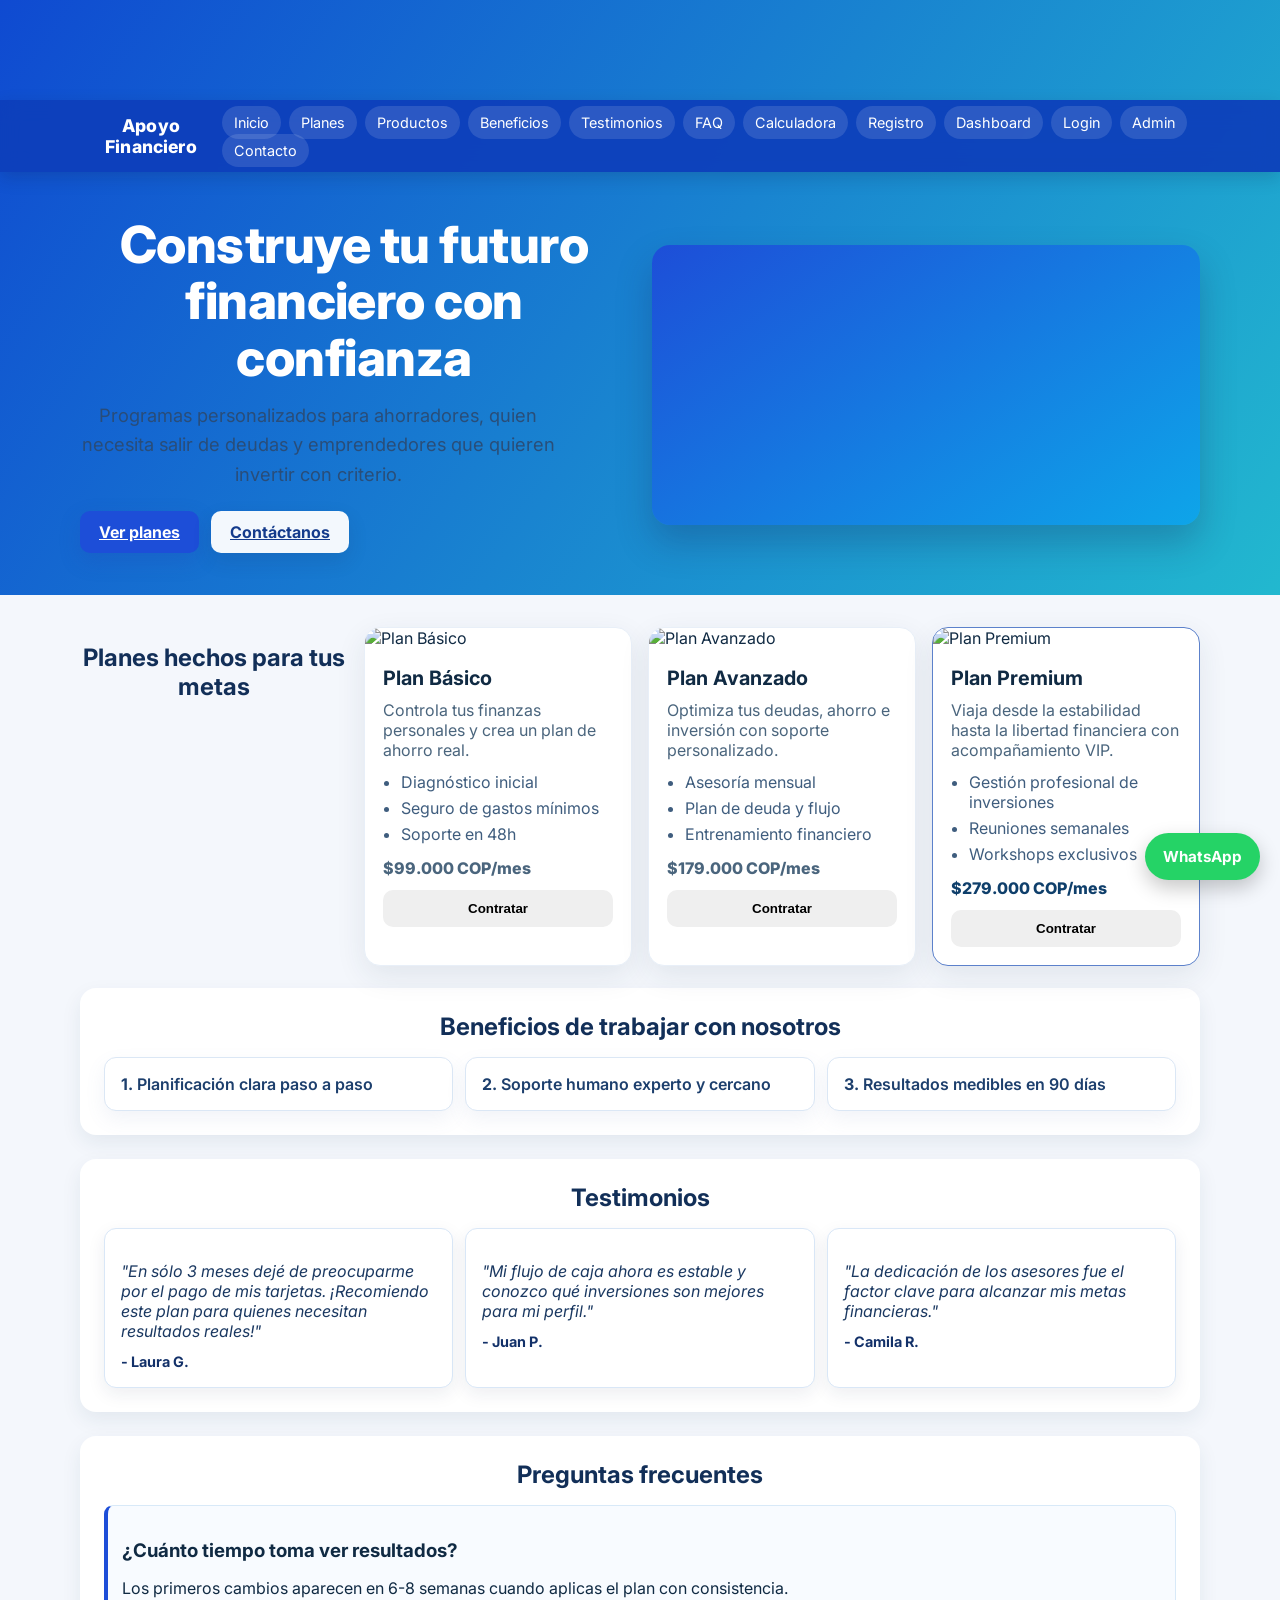
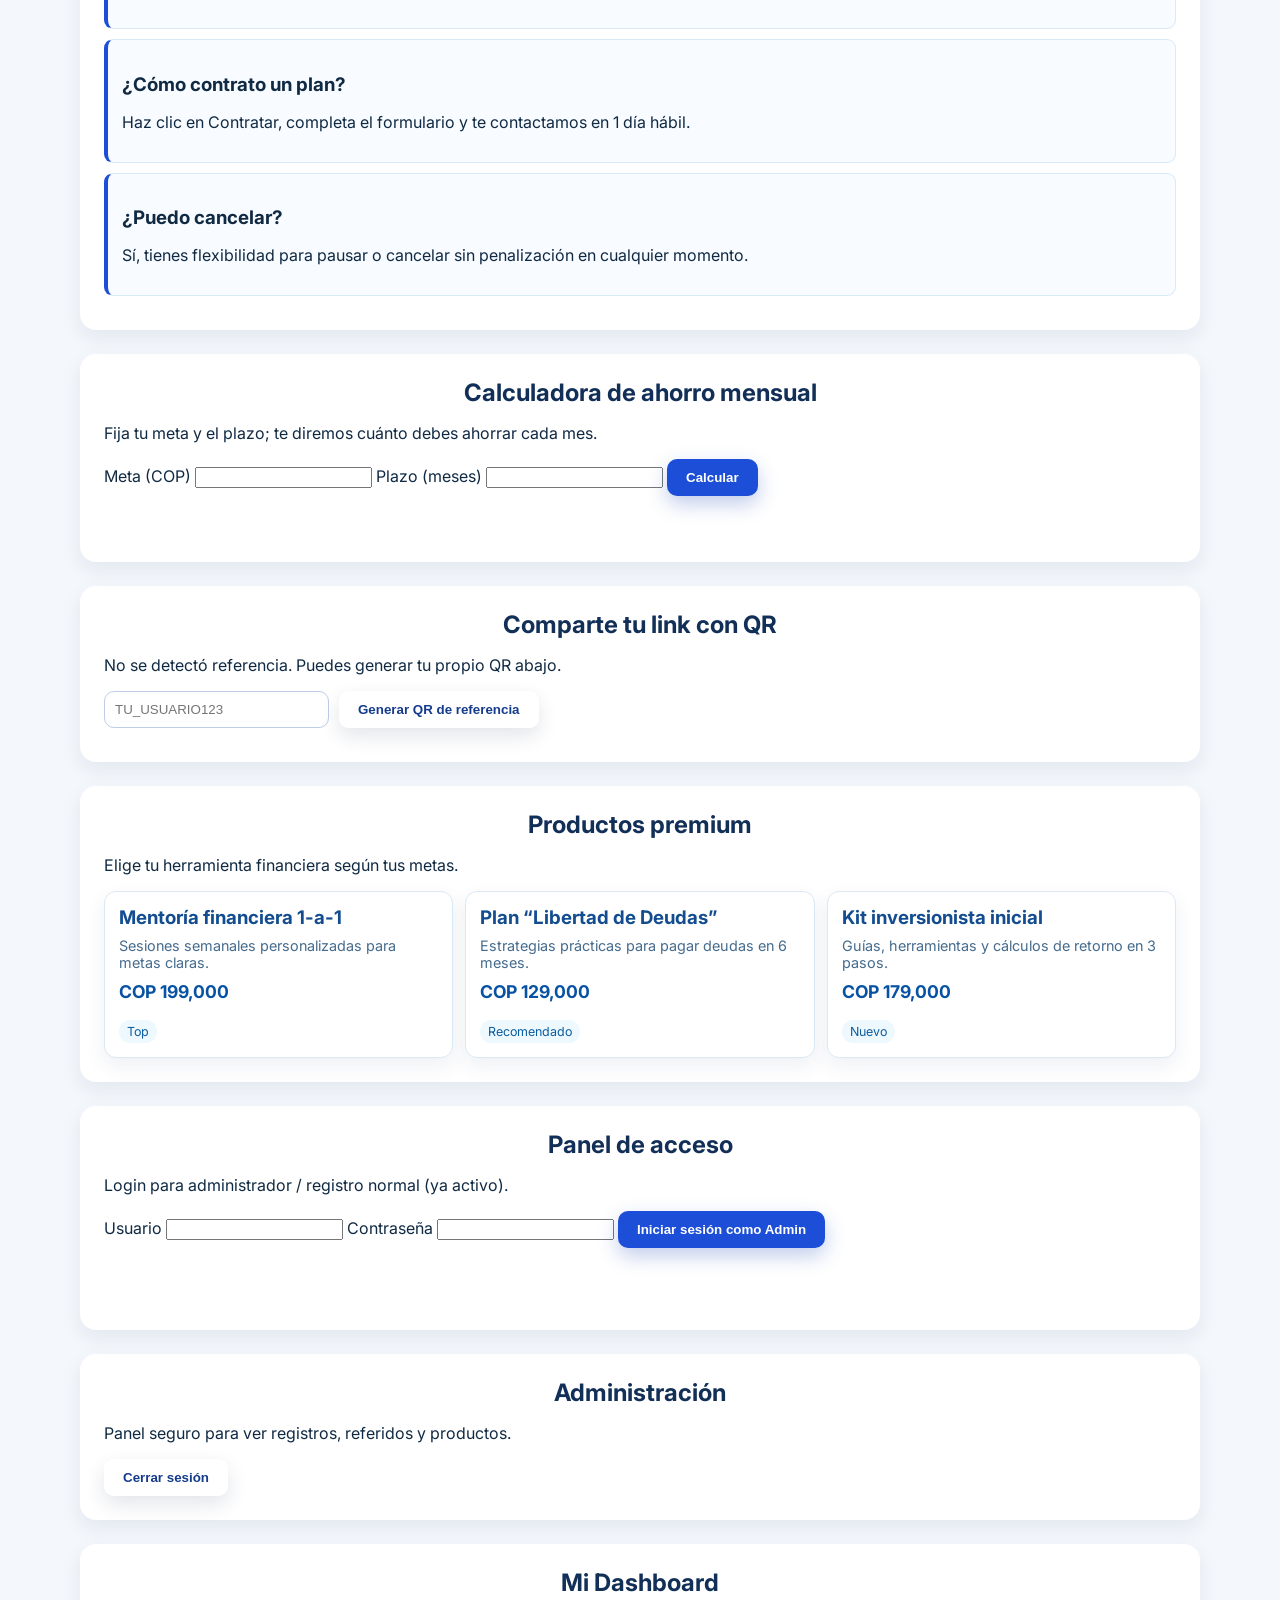
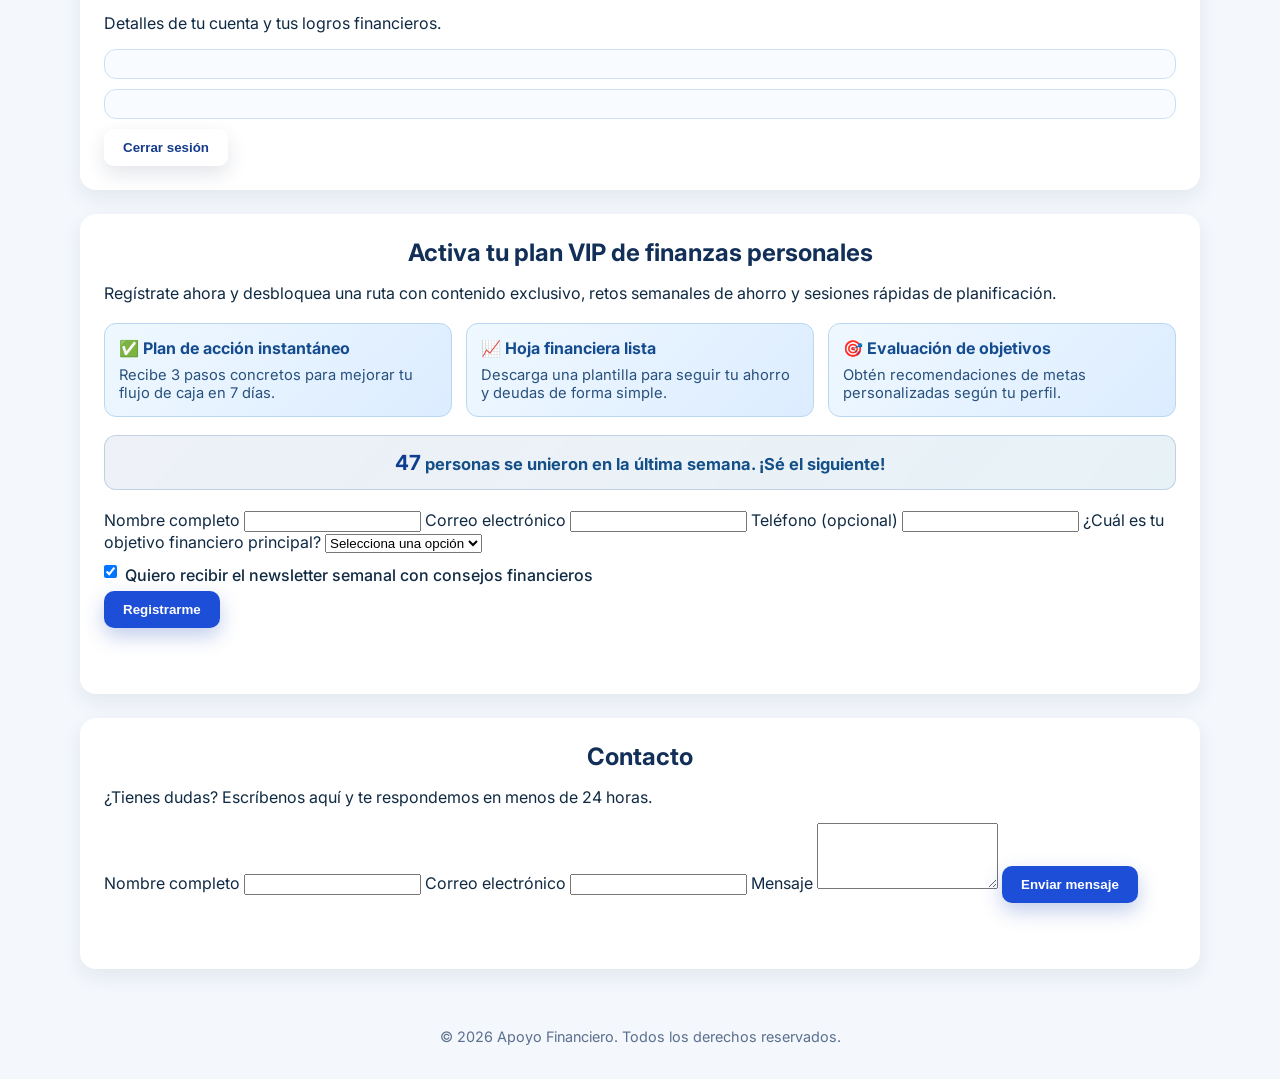
==== index.html @ 8fa4ed2f "Agregar dashboard de usuario para registro con control de sesión" ====
﻿<!DOCTYPE html>
<html lang="es">
<head>
  <meta charset="UTF-8" />
  <meta name="viewport" content="width=device-width, initial-scale=1.0" />
  <title>Apoyo Financiero</title>
  <link rel="preconnect" href="https://fonts.googleapis.com" />
  <link rel="preconnect" href="https://fonts.gstatic.com" crossorigin />
  <link href="https://fonts.googleapis.com/css2?family=Inter:wght@400;500;600;700;800&family=Poppins:wght@400;600;700&display=swap" rel="stylesheet" />
  <link rel="stylesheet" href="styles.css" />
</head>
<body>
  <header class="site-header" id="top">
    <nav class="navbar">
      <div class="container nav-container">
        <a href="#inicio" class="logo">Apoyo Financiero</a>
        <ul class="nav-list">
          <li><a href="#inicio">Inicio</a></li>
          <li><a href="#planes">Planes</a></li>
          <li><a href="#productos">Productos</a></li>
          <li><a href="#beneficios">Beneficios</a></li>
          <li><a href="#testimonios">Testimonios</a></li>
          <li><a href="#faq">FAQ</a></li>
          <li><a href="#calculadora">Calculadora</a></li>
          <li><a href="#registro">Registro</a></li>
          <li><a href="#dashboard">Dashboard</a></li>
          <li><a href="#auth">Login</a></li>
          <li><a href="#adminPanel">Admin</a></li>
          <li><a href="#contacto">Contacto</a></li>
        </ul>
      </div>
    </nav>
    <div class="container hero" id="inicio">
      <div class="hero-grid">
        <div class="hero-text">
          <h1>Construye tu futuro financiero con confianza</h1>
          <p>Programas personalizados para ahorradores, quien necesita salir de deudas y emprendedores que quieren invertir con criterio.</p>
          <div class="hero-actions">
            <a href="#planes" class="btn btn-primary">Ver planes</a>
            <a href="#contacto" class="btn btn-secondary">Contáctanos</a>
          </div>
        </div>
        <div class="hero-image" aria-hidden="true"></div>
      </div>
    </div>
  </header>

  <main class="container">
    <section id="planes" class="cards-grid section-with-title">
      <h2 class="section-title">Planes hechos para tus metas</h2>
      <article class="card plan-card">
        <img src="https://images.unsplash.com/photo-1589885224164-54d7d6cb15de?auto=format&fit=crop&w=800&q=80" alt="Plan Básico" />
        <div class="card-body">
          <h3>Plan Básico</h3>
          <p>Controla tus finanzas personales y crea un plan de ahorro real.</p>
          <ul>
            <li>Diagnóstico inicial</li>
            <li>Seguro de gastos mínimos</li>
            <li>Soporte en 48h</li>
          </ul>
          <p class="precio">$99.000 COP/mes</p>
          <button class="btn contratar-btn" data-plan="Plan Básico">Contratar</button>
        </div>
      </article>
      <article class="card plan-card">
        <img src="https://images.unsplash.com/photo-1551836022-d5d88e9218df?auto=format&fit=crop&w=800&q=80" alt="Plan Avanzado" />
        <div class="card-body">
          <h3>Plan Avanzado</h3>
          <p>Optimiza tus deudas, ahorro e inversión con soporte personalizado.</p>
          <ul>
            <li>Asesoría mensual</li>
            <li>Plan de deuda y flujo</li>
            <li>Entrenamiento financiero</li>
          </ul>
          <p class="precio">$179.000 COP/mes</p>
          <button class="btn contratar-btn" data-plan="Plan Avanzado">Contratar</button>
        </div>
      </article>
      <article class="card plan-card premium">
        <img src="https://images.unsplash.com/photo-1542744173-8e7e53415bb0?auto=format&fit=crop&w=800&q=80" alt="Plan Premium" />
        <div class="card-body">
          <h3>Plan Premium</h3>
          <p>Viaja desde la estabilidad hasta la libertad financiera con acompañamiento VIP.</p>
          <ul>
            <li>Gestión profesional de inversiones</li>
            <li>Reuniones semanales</li>
            <li>Workshops exclusivos</li>
          </ul>
          <p class="precio">$279.000 COP/mes</p>
          <button class="btn contratar-btn" data-plan="Plan Premium">Contratar</button>
        </div>
      </article>
    </section>

    <section id="beneficios" class="form-section">
      <h2>Beneficios de trabajar con nosotros</h2>
      <div class="beneficios-grid">
        <article class="beneficio-item"><strong>1.</strong> Planificación clara paso a paso</article>
        <article class="beneficio-item"><strong>2.</strong> Soporte humano experto y cercano</article>
        <article class="beneficio-item"><strong>3.</strong> Resultados medibles en 90 días</article>
      </div>
    </section>

    <section id="testimonios" class="form-section">
      <h2>Testimonios</h2>
      <div class="testimonios-grid">
        <article class="testimonio">
          <p>"En sólo 3 meses dejé de preocuparme por el pago de mis tarjetas. ¡Recomiendo este plan para quienes necesitan resultados reales!"</p>
          <span>- Laura G.</span>
        </article>
        <article class="testimonio">
          <p>"Mi flujo de caja ahora es estable y conozco qué inversiones son mejores para mi perfil."</p>
          <span>- Juan P.</span>
        </article>
        <article class="testimonio">
          <p>"La dedicación de los asesores fue el factor clave para alcanzar mis metas financieras."</p>
          <span>- Camila R.</span>
        </article>
      </div>
    </section>

    <section id="faq" class="form-section">
      <h2>Preguntas frecuentes</h2>
      <div class="faq-item">
        <h3>¿Cuánto tiempo toma ver resultados?</h3>
        <p>Los primeros cambios aparecen en 6-8 semanas cuando aplicas el plan con consistencia.</p>
      </div>
      <div class="faq-item">
        <h3>¿Cómo contrato un plan?</h3>
        <p>Haz clic en Contratar, completa el formulario y te contactamos en 1 día hábil.</p>
      </div>
      <div class="faq-item">
        <h3>¿Puedo cancelar?</h3>
        <p>Sí, tienes flexibilidad para pausar o cancelar sin penalización en cualquier momento.</p>
      </div>
    </section>

    <section id="calculadora" class="form-section">
      <h2>Calculadora de ahorro mensual</h2>
      <p>Fija tu meta y el plazo; te diremos cuánto debes ahorrar cada mes.</p>
      <form id="formulario-ahorro">
        <label for="meta">Meta (COP)</label>
        <input type="number" id="meta" name="meta" min="1" required />

        <label for="meses">Plazo (meses)</label>
        <input type="number" id="meses" name="meses" min="1" required />

        <button type="submit" class="btn btn-primary">Calcular</button>
      </form>
      <div id="resultado" class="resultado"></div>
    </section>

    <section id="referencia" class="form-section">
      <h2>Comparte tu link con QR</h2>
      <p id="mensaje-referencia">Comparte tu enlace de invitación para que tus amigos lleguen con tu referencia.</p>

      <div class="ref-box">
        <input id="referencia-code" type="text" placeholder="TU_USUARIO123" value="" />
        <button id="btn-generar-qr" class="btn btn-secondary">Generar QR de referencia</button>
      </div>

      <div class="qr-result">
        <img id="qr-image" src="" alt="QR de referencia" hidden />
        <a id="qr-enlace" href="#" target="_blank" rel="noopener" hidden></a>
      </div>
    </section>

    <section id="productos" class="form-section">
      <h2>Productos premium</h2>
      <p>Elige tu herramienta financiera según tus metas.</p>
      <div class="productos-grid" id="productos-grid"></div>
    </section>

    <section id="auth" class="form-section">
      <h2>Panel de acceso</h2>
      <p>Login para administrador / registro normal (ya activo).</p>
      <form id="login-form">
        <label for="login-user">Usuario</label>
        <input type="text" id="login-user" required />
        <label for="login-pass">Contraseña</label>
        <input type="password" id="login-pass" required />
        <button type="submit" class="btn btn-primary">Iniciar sesión como Admin</button>
      </form>
      <p id="login-msg" class="resultado"></p>
    </section>

    <section id="adminPanel" class="form-section hidden">
      <h2>Administración</h2>
      <p>Panel seguro para ver registros, referidos y productos.</p>
      <div id="admin-stats"></div>
      <button id="logout-btn" class="btn btn-secondary">Cerrar sesión</button>
    </section>

    <section id="dashboard" class="form-section hidden">
      <h2>Mi Dashboard</h2>
      <p>Detalles de tu cuenta y tus logros financieros.</p>
      <div id="user-info" class="dashboard-card"></div>
      <div id="user-ref" class="dashboard-card"></div>
      <button id="logout-user-btn" class="btn btn-secondary">Cerrar sesión</button>
    </section>

    <section id="registro" class="form-section">
      <h2>Activa tu plan VIP de finanzas personales</h2>
      <p>Regístrate ahora y desbloquea una ruta con contenido exclusivo, retos semanales de ahorro y sesiones rápidas de planificación.</p>

      <div class="beneficios-rapidos">
        <article class="beneficio-card">
          <h3>✅ Plan de acción instantáneo</h3>
          <p>Recibe 3 pasos concretos para mejorar tu flujo de caja en 7 días.</p>
        </article>
        <article class="beneficio-card">
          <h3>📈 Hoja financiera lista</h3>
          <p>Descarga una plantilla para seguir tu ahorro y deudas de forma simple.</p>
        </article>
        <article class="beneficio-card">
          <h3>🎯 Evaluación de objetivos</h3>
          <p>Obtén recomendaciones de metas personalizadas según tu perfil.</p>
        </article>
      </div>

      <div class="registro-prueba-social">
        <p><strong id="contador-registros">47</strong> personas se unieron en la última semana. ¡Sé el siguiente!</p>
      </div>

      <form id="formulario-registro" action="https://formspree.io/f/YOUR_FORM_ID" method="POST">
        <label for="reg-nombre">Nombre completo</label>
        <input type="text" id="reg-nombre" name="nombre" required />

        <label for="reg-email">Correo electrónico</label>
        <input type="email" id="reg-email" name="email" required />

        <label for="reg-telefono">Teléfono (opcional)</label>
        <input type="tel" id="reg-telefono" name="telefono" />

        <label for="reg-objetivo">¿Cuál es tu objetivo financiero principal?</label>
        <select id="reg-objetivo" name="objetivo" required>
          <option value="">Selecciona una opción</option>
          <option value="ahorrar">Ahorrar más dinero</option>
          <option value="deudas">Salir de deudas</option>
          <option value="invertir">Aprender a invertir</option>
          <option value="emprender">Emprender un negocio</option>
          <option value="otro">Otro</option>
        </select>

        <div class="checkbox-group">
          <input type="checkbox" id="reg-newsletter" name="newsletter" checked />
          <label for="reg-newsletter">Quiero recibir el newsletter semanal con consejos financieros</label>
        </div>

        <button type="submit" class="btn btn-primary">Registrarme</button>
      </form>
      <div id="mensaje-registro" class="resultado"></div>
    </section>

    <section id="contacto" class="form-section">
      <h2>Contacto</h2>
      <p>¿Tienes dudas? Escríbenos aquí y te respondemos en menos de 24 horas.</p>
      <form id="formulario-contacto" action="https://formspree.io/f/YOUR_FORM_ID" method="POST">
        <label for="nombre">Nombre completo</label>
        <input type="text" id="nombre" name="name" required />

        <label for="email">Correo electrónico</label>
        <input type="email" id="email" name="email" required />

        <label for="mensaje">Mensaje</label>
        <textarea id="mensaje" name="message" rows="4" required></textarea>

        <button type="submit" class="btn btn-primary">Enviar mensaje</button>
      </form>
      <div id="mensaje-envio" class="resultado"></div>
    </section>
  </main>

  <div id="modal" class="modal hidden" aria-hidden="true">
    <div class="modal-content" role="dialog" aria-modal="true" aria-label="Formulario contratar plan">
      <button id="close-modal" class="close-btn" aria-label="Cerrar modal">×</button>
      <h3>Contratar plan</h3>
      <p id="plan-seleccionado">Plan seleccionado: <strong>-</strong></p>
      <form id="formulario-contratar">
        <input type="hidden" id="plan-oculto" name="plan" />
        <label for="cliente-nombre">Nombre completo</label>
        <input type="text" id="cliente-nombre" name="clienteNombre" required />

        <label for="cliente-email">Correo</label>
        <input type="email" id="cliente-email" name="clienteEmail" required />

        <label for="cliente-telefono">Teléfono</label>
        <input type="tel" id="cliente-telefono" name="clienteTelefono" required />

        <label for="cliente-notas">Notas / Preguntas</label>
        <textarea id="cliente-notas" name="clienteNotas" rows="3"></textarea>

        <button type="submit" class="btn btn-primary">Enviar solicitud</button>
      </form>
      <p id="confirmacion-contrato" class="resultado"></p>
    </div>
  </div>

  <a href="https://wa.me/573001234567?text=Hola%20Quiero%20informacion%20sobre%20los%20planes" class="whatsapp-btn" target="_blank" rel="noopener noreferrer" aria-label="WhatsApp">WhatsApp</a>

  <footer class="site-footer">
    <p>&copy; 2026 Apoyo Financiero. Todos los derechos reservados.</p>
  </footer>

  <script src="script.js"></script>
</body>
</html>
---- styles.css ----
﻿/* estilos base */
:root {
  --fondo: #f4f7fc;
  --primario: #1d4ed8;
  --primario-dark: #143b8c;
  --secundario: #0ea5e9;
  --texto: #102a43;
  --gris-claro: #f5f7fb;
  --gris-medio: #dbe3ee;
  --blanco: #ffffff;
}
* { box-sizing: border-box; }
html { scroll-behavior: smooth; }
body {
  margin: 0;
  font-family: 'Inter', 'Poppins', system-ui, -apple-system, Segoe UI, sans-serif;
  background: var(--fondo);
  color: var(--texto);
}
.container { width: min(1120px, 94%); margin: 0 auto; }
.navbar {
  position: sticky;
  top: 0;
  z-index: 999;
  background: rgba(13, 63, 186, .94);
  backdrop-filter: blur(12px);
  box-shadow: 0 6px 16px rgba(12, 24, 56, 0.17);
}
.nav-container { display: flex; align-items: center; justify-content: space-between; padding: 12px 0; }
.logo { font-weight: 800; letter-spacing: 0.01em; color: #fff; text-decoration: none; font-size: 1.1rem; }
.nav-list { margin: 0; padding: 0; list-style: none; display: flex; flex-wrap: wrap; gap: 8px; }
.nav-list li a { color: #fff; text-decoration: none; font-size: 0.9rem; background: rgba(255, 255, 255, 0.12); border-radius: 999px; padding: 8px 12px; transition: all 0.2s ease; }
.nav-list li a:hover { background: rgba(255, 255, 255, 0.25); }
.site-header { background: linear-gradient(125deg, #0f4ad1, #22b8cf); color: #fff; padding: 100px 0 42px; text-align: center; }
.site-header h1 { margin: 0; font-size: clamp(1.7rem, 4vw, 2.4rem); font-weight: 800; letter-spacing: -0.01em; }
.site-header p { margin: 16px auto 0; width: min(87%, 620px); font-size: 1.06rem; line-height: 1.6; opacity: 0.93; }
.hero { margin-top: 44px; }
.hero-grid { display: grid; grid-template-columns: 1fr 1fr; align-items: center; gap: 1.5rem; }
.hero-text h1 { margin: 0 0 16px; font-size: clamp(2rem, 4.5vw, 3.2rem); line-height: 1.1; }
.hero-text p { margin: 0 0 22px; color: #2b4b73; font-size: 1.15rem; }
.hero-actions { display: flex; flex-wrap: wrap; gap: 12px; }
.hero-image { position: relative; min-height: 280px; border-radius: 18px; background: linear-gradient(145deg, #1d4ed8, #0ea5e9);
  box-shadow: 0 18px 35px rgba(22, 31, 84, 0.25);
}
.hero-image::before { content: ''; position: absolute; inset: 0; background-image: url('https://images.unsplash.com/photo-1529270292373-86f672b4dbfd?auto=format&fit=crop&w=1200&q=80'); background-size: cover; background-position: center; opacity: 0.45; border-radius: 18px; }
.section-with-title .section-title, .form-section h2 { font-weight: 700; color: #122f58; text-align: center; margin-bottom: 1rem; }
.section-title { margin-top: 16px; }
.cards-grid { display: grid; grid-template-columns: repeat(auto-fit, minmax(250px, 1fr)); gap: 1rem; margin: 32px 0 22px; }
.card { background: #fff; border-radius: 16px; border: 1px solid #e8eff8; overflow: hidden; box-shadow: 0 10px 30px rgba(36, 55, 83, 0.09); transition: transform 0.25s ease, box-shadow 0.25s ease; }
.card:hover { transform: translateY(-4px); box-shadow: 0 20px 44px rgba(21, 36, 70, 0.15); }
.plan-card img { width: 100%; height: 170px; object-fit: cover; }
.card-body { padding: 18px; }
.card-body h3 { margin: 0 0 10px; font-size: 1.24rem; }
.card-body p { margin: 0 0 12px; color: #4a657d; }
.card-body ul { margin: 0 0 14px; padding-left: 18px; color: #3f5d7e; }
.card-body ul li { margin-bottom: 6px; }
.precio { font-weight: 800; margin-bottom: 12px; color: #0f4f99; }
.card-body button { width: 100%; }
.card.premium { border-color: #5c81cb; }
.card.premium .precio { color: #0f3f6b; }
.beneficios-grid { display: grid; grid-template-columns: repeat(auto-fit, minmax(210px, 1fr)); gap: 12px; margin-top: 14px; }
.beneficio-item { background: #fff; border: 1px solid #dbe7f5; border-radius: 12px; color: #1d3f6d; padding: 16px; font-weight: 600; box-shadow: 0 8px 20px rgba(98, 125, 173, 0.09); }
.form-section { background: #fff; padding: 24px; border-radius: 16px; box-shadow: 0 8px 20px rgba(31, 58, 95, 0.08); margin-bottom: 24px; }
.form-section h2 { margin-top: 0; }
.registro-prueba-social { margin: 16px 0 20px; padding: 14px 16px; background: linear-gradient(130deg, rgba(32, 71, 155, 0.08), rgba(20, 127, 181, 0.1)); border: 1px solid rgba(22, 79, 155, 0.2); border-radius: 12px; text-align: center; }
.registro-prueba-social p { margin: 0; color: #144f88; font-weight: 700; font-size: 1.03rem; }
#contador-registros { color: #0f3e8f; font-size: 1.3rem; }
.referencia { margin: 20px 0 24px; }
.ref-box { display: flex; align-items: center; gap: 10px; flex-wrap: wrap; margin: 8px 0; }
.ref-box input { width: 225px; max-width: 100%; border: 1px solid #bccde5; border-radius: 10px; padding: 10px; }
.qr-result { display: flex; flex-direction: column; align-items: center; gap: 8px; margin-top: 10px; }
.qr-result img { width: 170px; height: 170px; border-radius: 12px; border: 1px solid #c9ddf3; box-shadow: 0 8px 16px rgba(23, 60, 103, 0.14); }
.qr-result p { color: #1d4676; font-size: 0.93rem; }
@media (max-width: 720px) { .ref-box { flex-direction: column; align-items: stretch; } }
.beneficios-rapidos { display: grid; grid-template-columns: repeat(3, minmax(0, 1fr)); gap: 14px; margin: 20px 0 18px; }
.beneficio-card { background: linear-gradient(135deg, #eff8ff 0%, #dcecff 100%); border: 1px solid #b8d7f3; border-radius: 12px; padding: 14px; transition: transform 0.25s ease, box-shadow 0.25s ease; }
.beneficio-card h3 { margin: 0 0 8px; font-size: 1rem; color: #154c8f; }
.beneficio-card p { margin: 0; color: #28517d; font-size: 0.92rem; }
.beneficio-card:hover { transform: translateY(-5px); box-shadow: 0 16px 30px rgba(20, 80, 140, 0.2); }
@media (max-width: 720px) { .beneficios-rapidos { grid-template-columns: 1fr; } }
.productos-grid { display: grid; grid-template-columns: repeat(auto-fit, minmax(230px, 1fr)); gap: 12px; margin-top: 16px; }
.producto-card { background: #fff; border: 1px solid #dbe8f5; border-radius: 12px; padding: 14px; box-shadow: 0 8px 20px rgba(32, 68, 120, 0.08); transition: transform 0.2s ease, box-shadow 0.2s ease; }
.producto-card:hover { transform: translateY(-3px); box-shadow: 0 14px 26px rgba(32, 68, 120, 0.2); }
.producto-card h3 { margin: 0 0 8px; color: #134d8f; }
.producto-card p { margin: 0 0 10px; color: #456b8d; font-size: 0.9rem; }
.producto-card .precio { font-size: 1.1rem; font-weight: 700; color: #0852a4; }
.producto-card .badge { display: inline-block; border-radius: 999px; font-size: 0.78rem; padding: 4px 8px; background: #edf8ff; color: #0c5d9f; margin-top: 6px; }
.dashboard-card { background: #f8fbff; border: 1px solid #cce1f7; border-radius: 12px; padding: 14px; margin-bottom: 10px; color: #164a7f; }
.dashboard-card strong { color: #0f3c7c; }
.testimonios-grid { display: grid; grid-template-columns: repeat(auto-fit, minmax(235px, 1fr)); gap: 12px; }
.testimonio { background: #fff; border: 1px solid #d9e7f7; padding: 16px; border-radius: 12px; box-shadow: 0 6px 18px rgba(23, 43, 78, 0.08); }
.testimonio p { margin-bottom: 10px; color: #1a3861; font-style: italic; }
.testimonio span { font-weight: 700; font-size: 0.9rem; color: #133169; }
.faq-item { background: #f8fbff; border: 1px solid #d8e9f8; padding: 14px; border-left: 4px solid var(--primario); border-radius: 9px; margin-bottom: 10px; }
.faq-item h3 { margin-bottom: 6px; }
.checkbox-group { display: flex; align-items: flex-start; gap: 8px; margin: 12px 0 6px; }
.checkbox-group input[type="checkbox"] { width: auto; margin: 0; }
.checkbox-group label { margin: 0; font-weight: 500; }
input:focus, textarea:focus, select:focus { outline: 2px solid #8bc9ff; border-color: #8db7da; }
input.error, textarea.error, select.error { border-color: #b81f1f; background-color: #fef2f2; }
input.success, textarea.success, select.success { border-color: #0f3e8f; background-color: #f0f8ff; }
.error-message { color: #b81f1f; font-size: 0.85rem; margin-top: 4px; display: none; font-weight: 500; }
.btn.loading { opacity: 0.7; cursor: not-allowed; position: relative; }
.btn.loading::after { content: ''; position: absolute; width: 16px; height: 16px; margin: auto; border: 2px solid #ffffff; border-top-color: transparent; border-radius: 50%; animation: spin 1s linear infinite; top: 0; bottom: 0; right: 8px; }
@keyframes spin { to { transform: rotate(360deg); } }
.btn { display: inline-flex; align-items: center; justify-content: center; border-radius: 10px; padding: 11px 19px; font-weight: 700; border: 0; cursor: pointer; transition: transform 0.2s ease, box-shadow 0.2s ease; }
.btn-primary { background: var(--primario); color: #fff; box-shadow: 0 8px 20px rgba(31, 74, 183, 0.28); }
.btn-secondary { background: rgba(255,255,255,0.95); color: var(--primario-dark); box-shadow: 0 8px 20px rgba(21, 38, 77, 0.12); }
.btn:hover { transform: translateY(-1px); }
.resultado { margin-top: 14px; padding: 13px 14px; background: #e8f4ff; border-radius: 10px; color: #0f3f7a; border: 1px solid #c7dff8; transition: all 0.3s ease; opacity: 0; transform: translateY(-10px); }
.resultado.show { opacity: 1; transform: translateY(0); }
.modal { position: fixed; inset: 0; background: rgba(8, 19, 42, 0.5); display: flex; align-items: center; justify-content: center; z-index: 1000; padding: 20px; }
.modal.hidden { display: none; }
.modal-content { width: min(520px, 100%); background: #fff; border-radius: 16px; padding: 24px; box-shadow: 0 16px 34px rgba(10, 21, 52, 0.25); }
.close-btn { position: absolute; top: 12px; right: 12px; border: none; background: transparent; font-size: 1.4rem; color: #23426a; cursor: pointer; }
#confirmacion-contrato { display: none; margin-top: 14px; }
#confirmacion-contrato.show { display: block; color: #0a4a8b; border: 1px solid #c6def6; background: #e4f0ff; border-radius: 8px; padding: 10px; }
.whatsapp-btn { position: fixed; bottom: 20px; right: 20px; z-index: 1100; background-color: #25d366; color: #fff; border: none; border-radius: 50px; padding: 14px 18px; font-weight: 700; box-shadow: 0 8px 20px rgba(0,0,0,0.22); text-decoration: none; display: inline-flex; align-items: center; gap: 8px; font-size: 0.95rem; }
.whatsapp-btn:hover { transform: translateY(-2px); background: #1ebe5d; }
.site-footer { text-align: center; padding: 20px 0; color: #5b6f8f; font-size: 0.9rem; }
@media (max-width: 940px) { .hero-grid { grid-template-columns: 1fr; } .hero-image { min-height: 240px; } .nav-list { justify-content: center; } }
@media (max-width: 720px) { .hero, .form-section { padding: 16px; } .site-header { padding: 76px 0 28px; } .site-header h1 { font-size: 1.85rem; } .whatsapp-btn { padding: 12px 14px; font-size: 0.83rem; bottom: 16px; right: 16px; } }
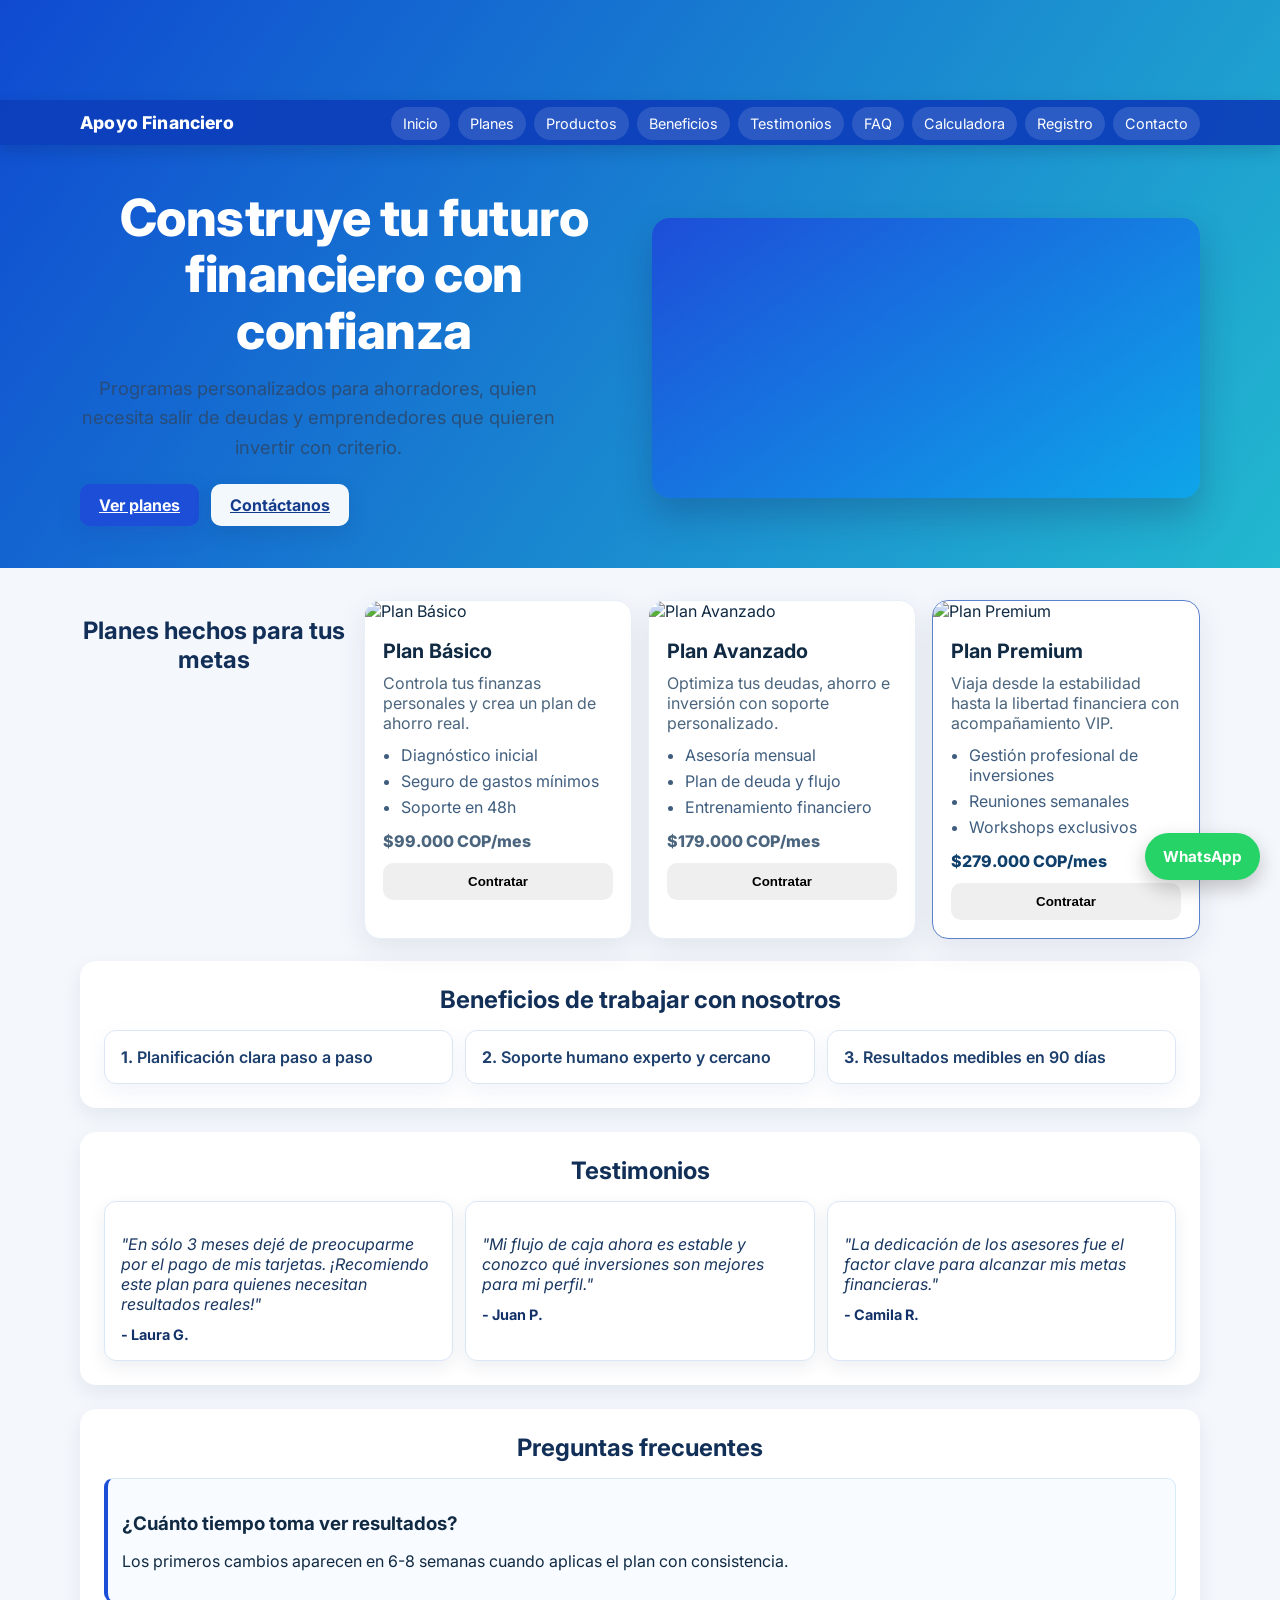
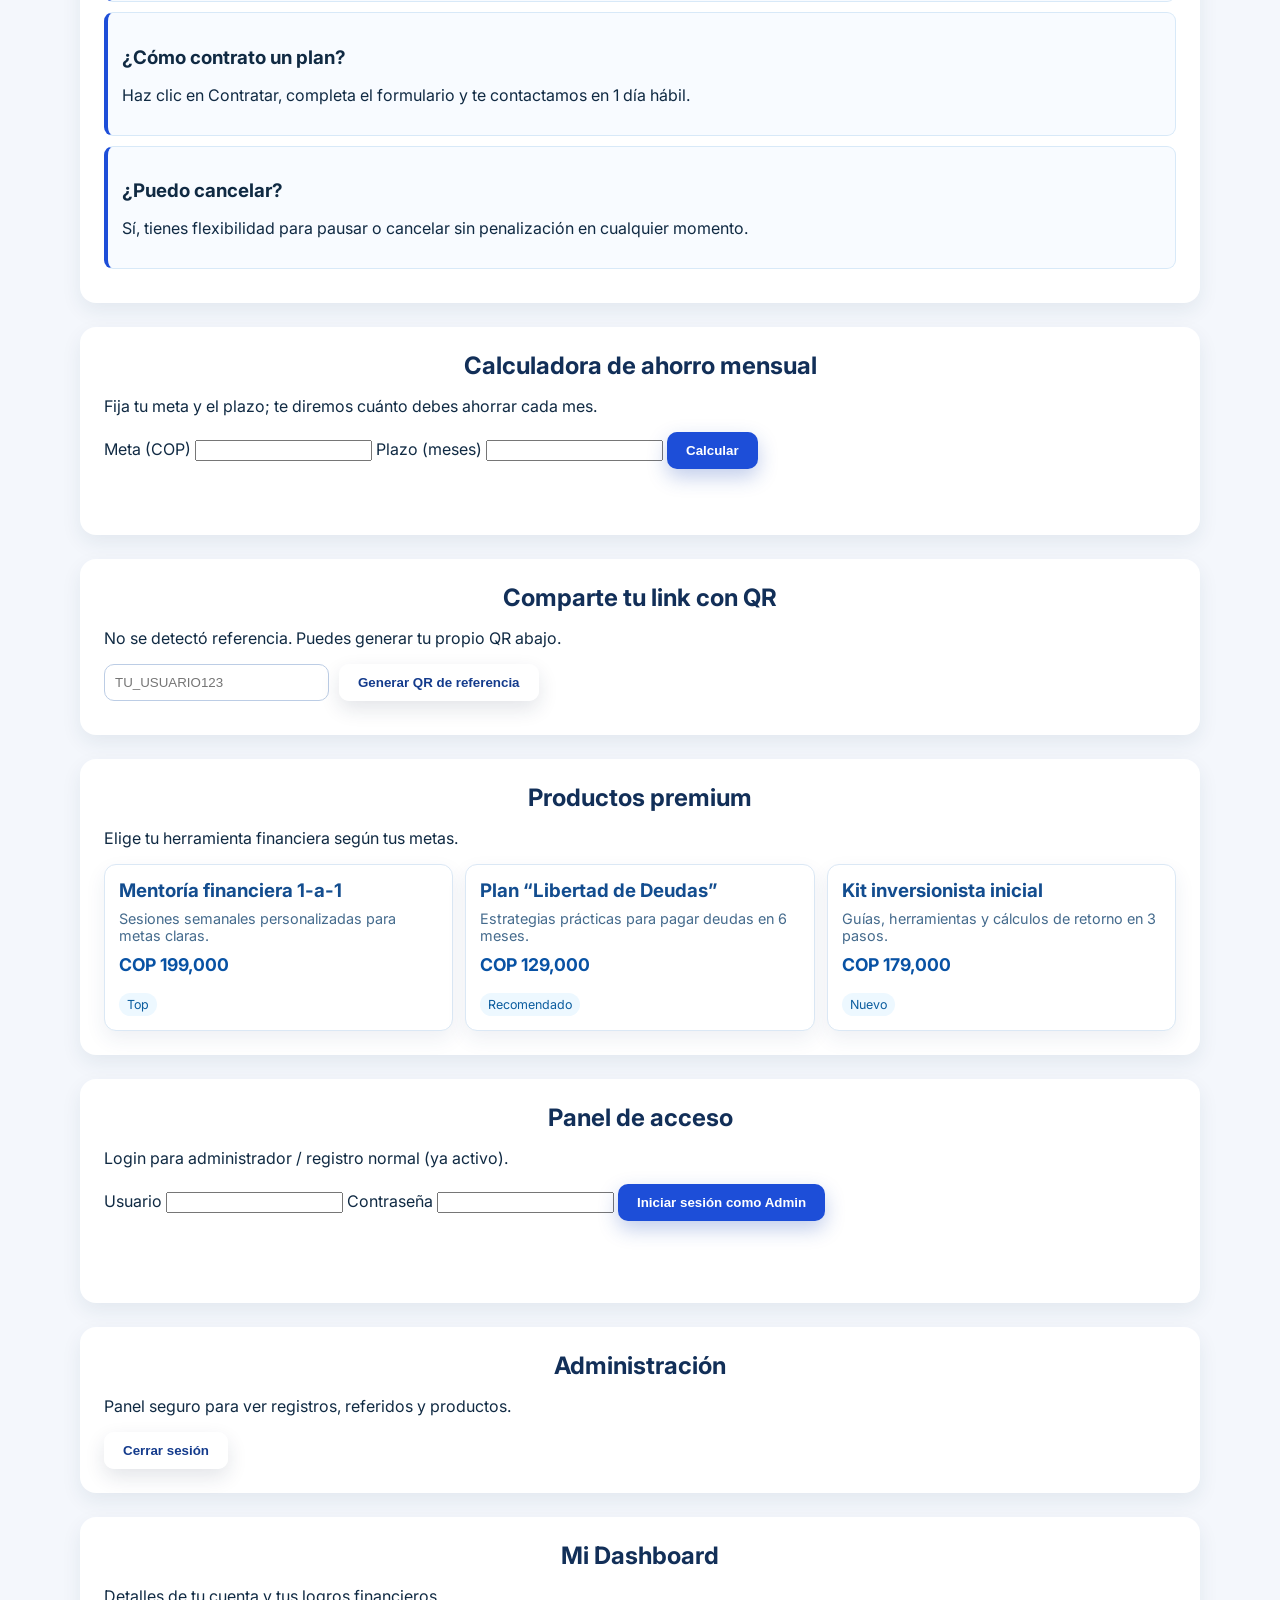
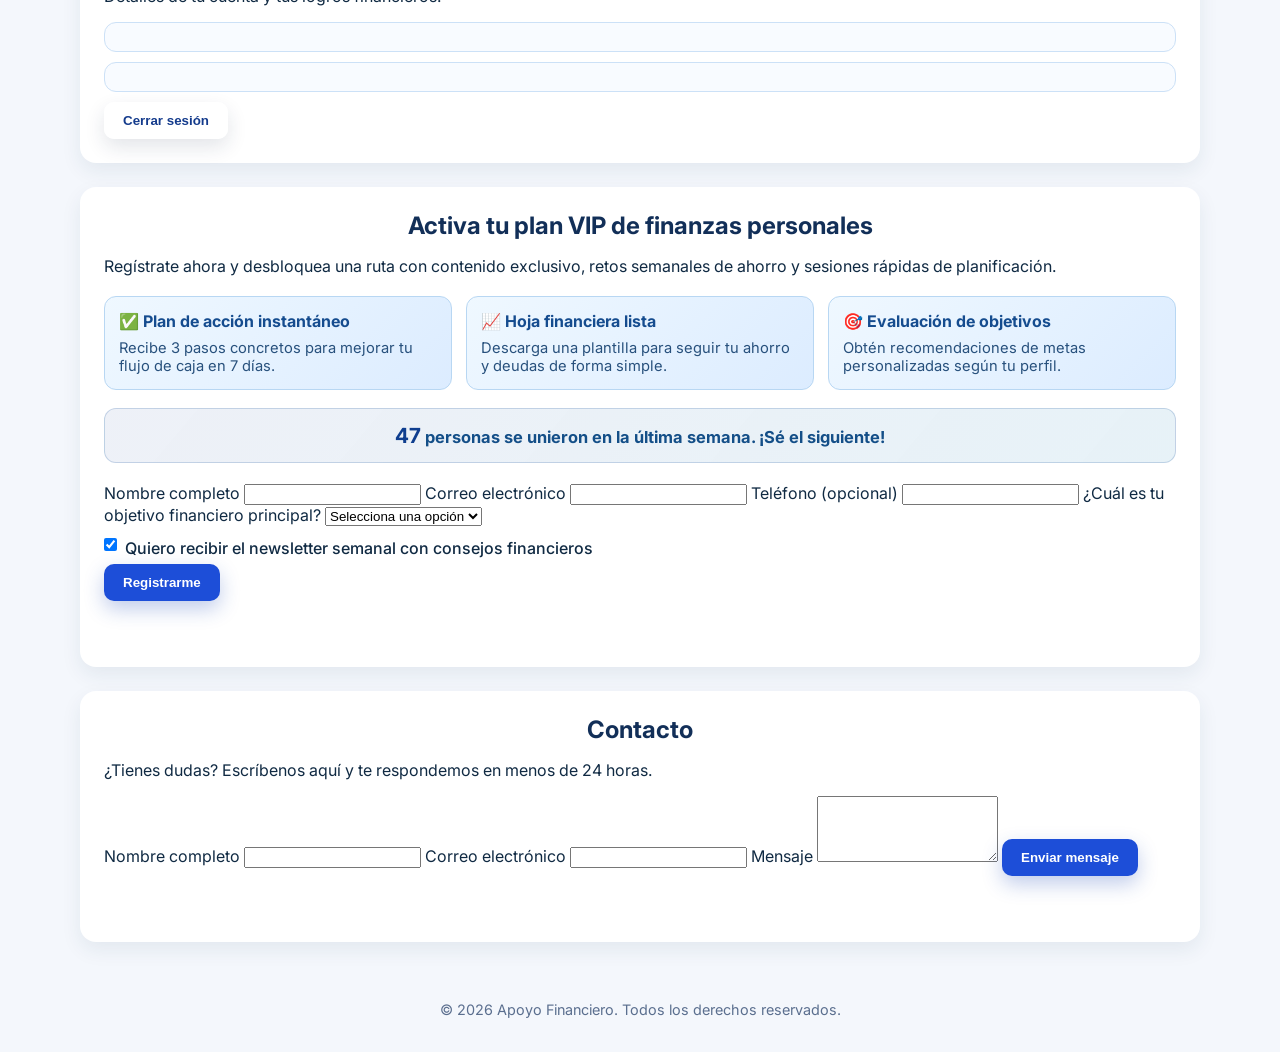
==== commit baa11ff0: "Simplificar navegación para usuarios finales" ====
--- a/index.html
+++ b/index.html
@@ -23,9 +23,6 @@
           <li><a href="#faq">FAQ</a></li>
           <li><a href="#calculadora">Calculadora</a></li>
           <li><a href="#registro">Registro</a></li>
-          <li><a href="#dashboard">Dashboard</a></li>
-          <li><a href="#auth">Login</a></li>
-          <li><a href="#adminPanel">Admin</a></li>
           <li><a href="#contacto">Contacto</a></li>
         </ul>
       </div>
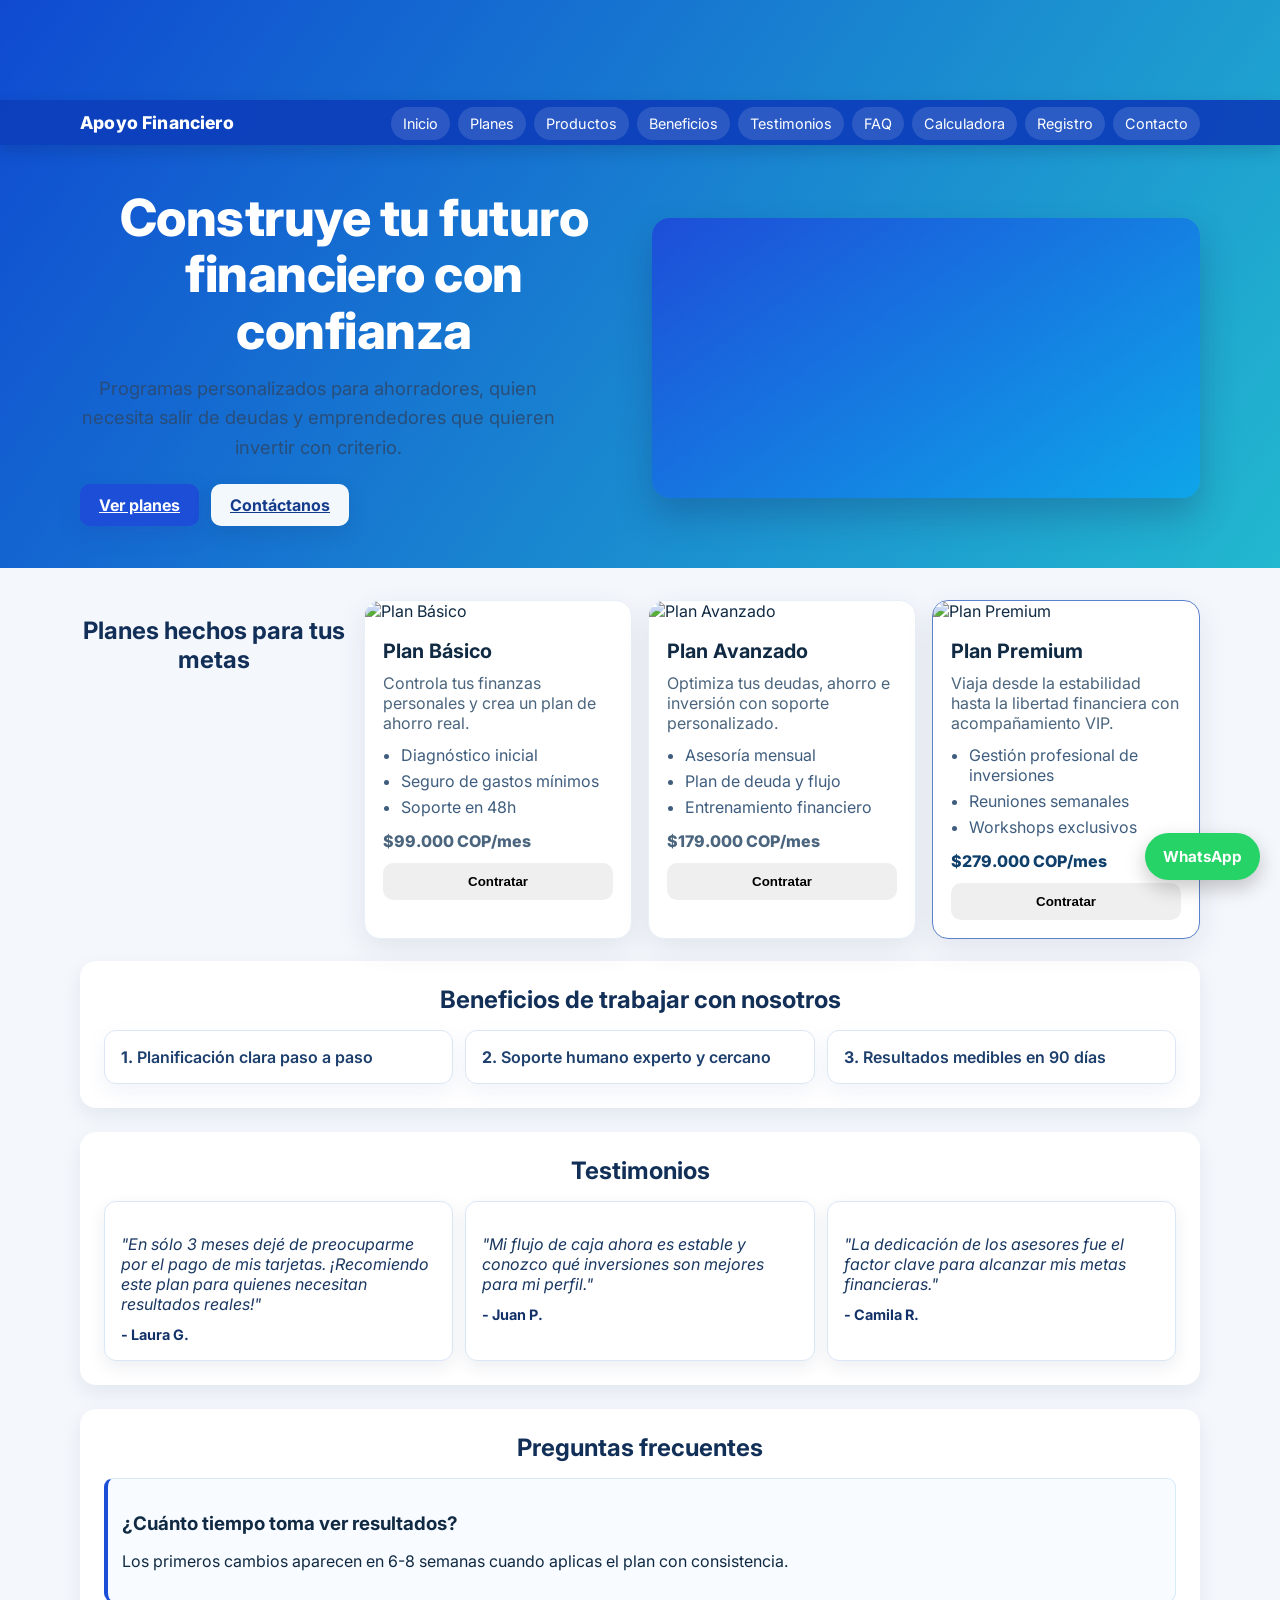
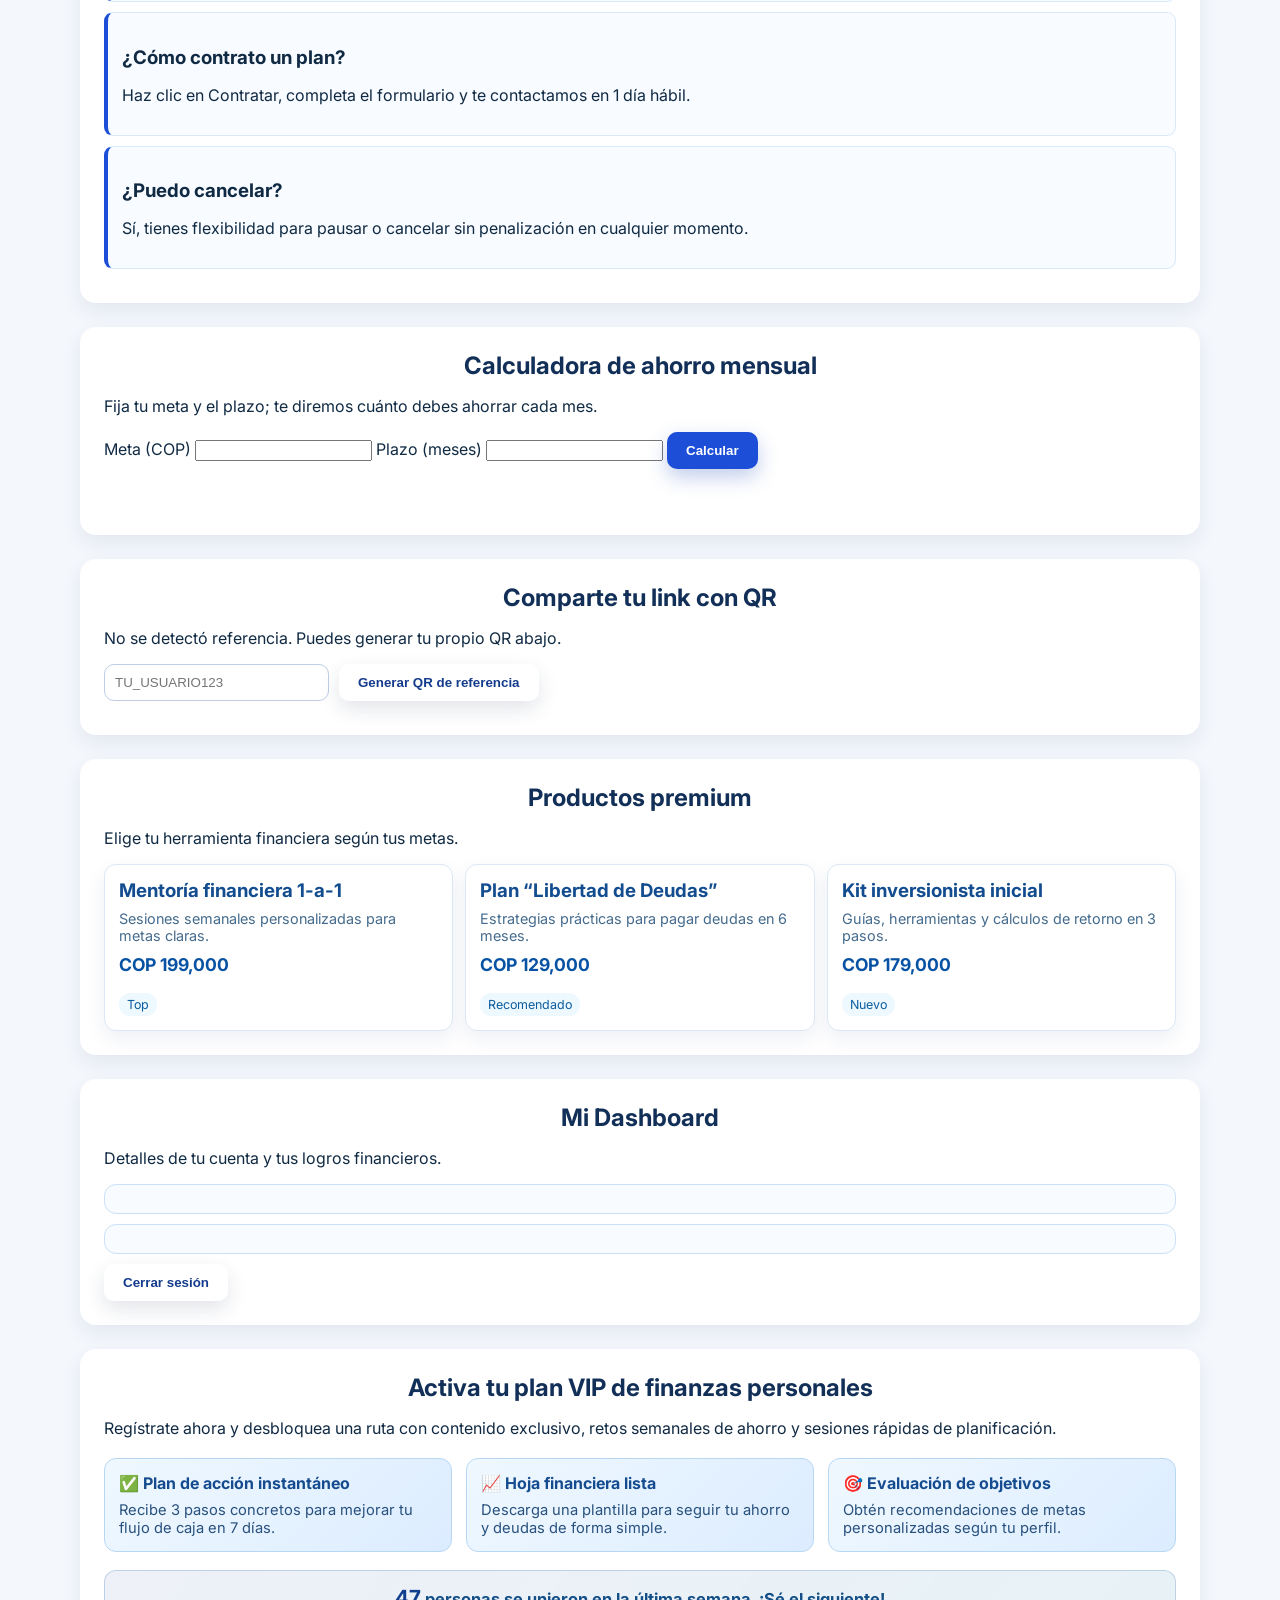
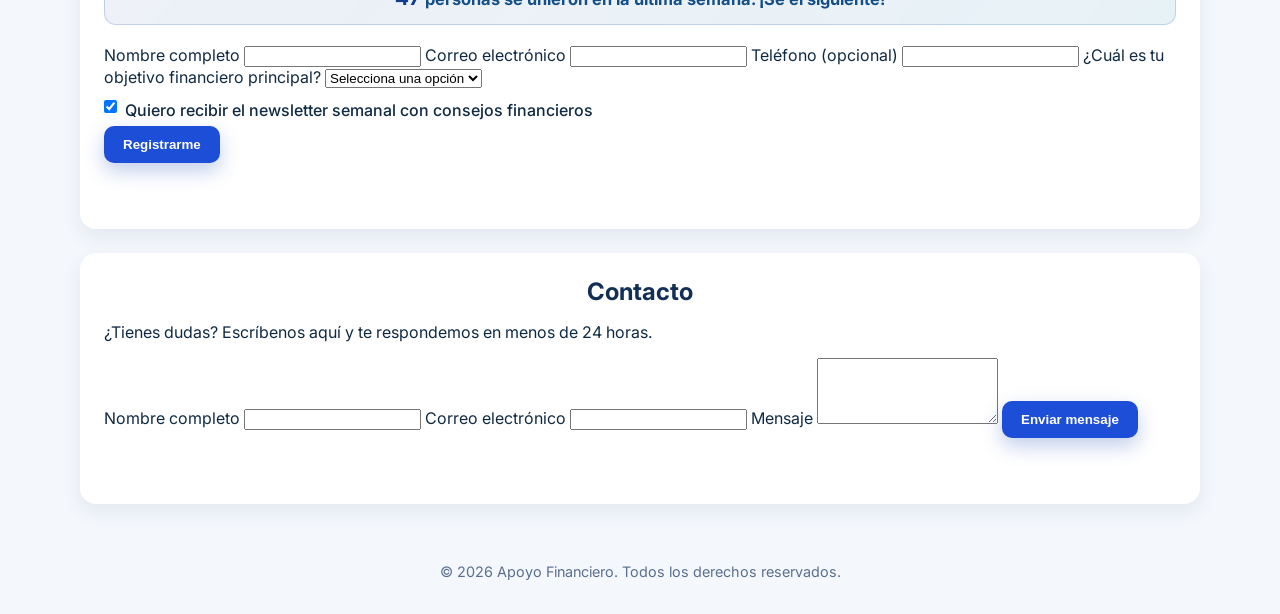
==== commit 6abfb965: "Separar panel de acceso admin en interfaz dedicada" ====
--- a/index.html
+++ b/index.html
@@ -168,26 +168,6 @@
       <div class="productos-grid" id="productos-grid"></div>
     </section>
 
-    <section id="auth" class="form-section">
-      <h2>Panel de acceso</h2>
-      <p>Login para administrador / registro normal (ya activo).</p>
-      <form id="login-form">
-        <label for="login-user">Usuario</label>
-        <input type="text" id="login-user" required />
-        <label for="login-pass">Contraseña</label>
-        <input type="password" id="login-pass" required />
-        <button type="submit" class="btn btn-primary">Iniciar sesión como Admin</button>
-      </form>
-      <p id="login-msg" class="resultado"></p>
-    </section>
-
-    <section id="adminPanel" class="form-section hidden">
-      <h2>Administración</h2>
-      <p>Panel seguro para ver registros, referidos y productos.</p>
-      <div id="admin-stats"></div>
-      <button id="logout-btn" class="btn btn-secondary">Cerrar sesión</button>
-    </section>
-
     <section id="dashboard" class="form-section hidden">
       <h2>Mi Dashboard</h2>
       <p>Detalles de tu cuenta y tus logros financieros.</p>
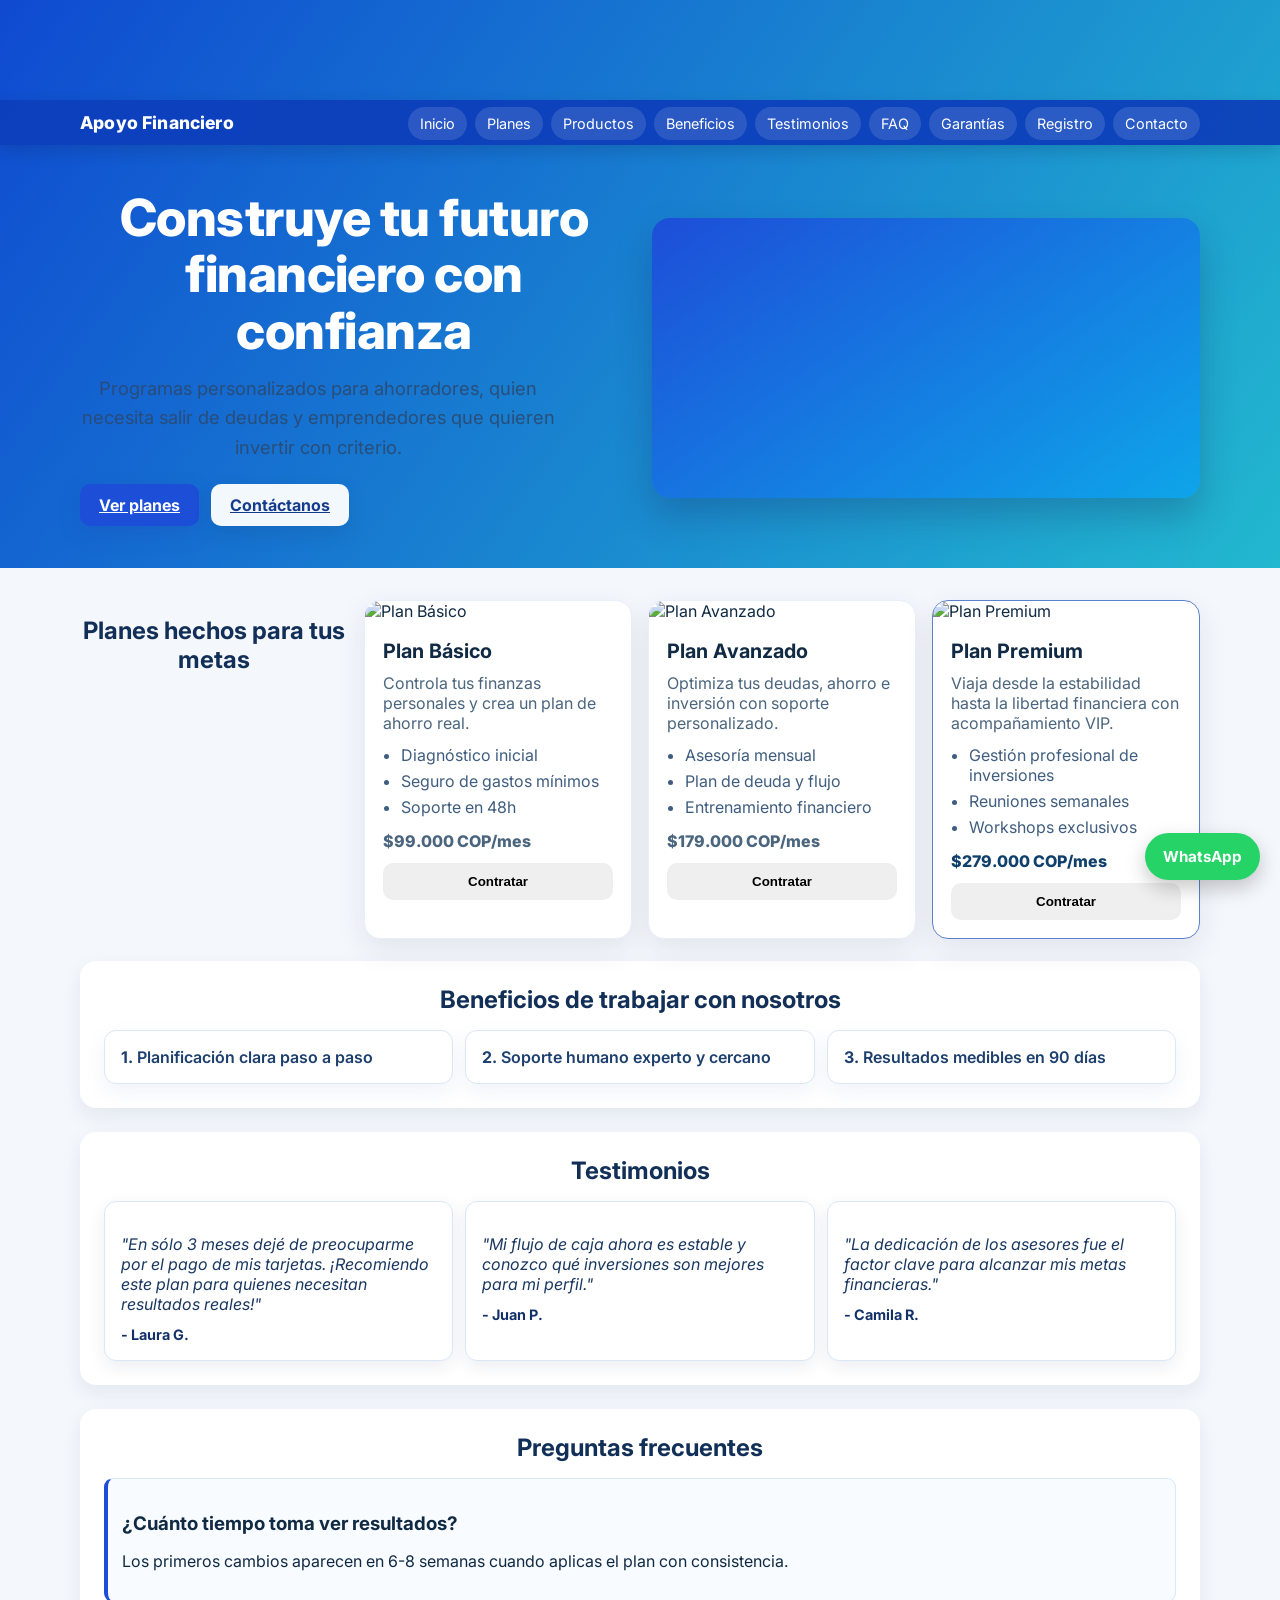
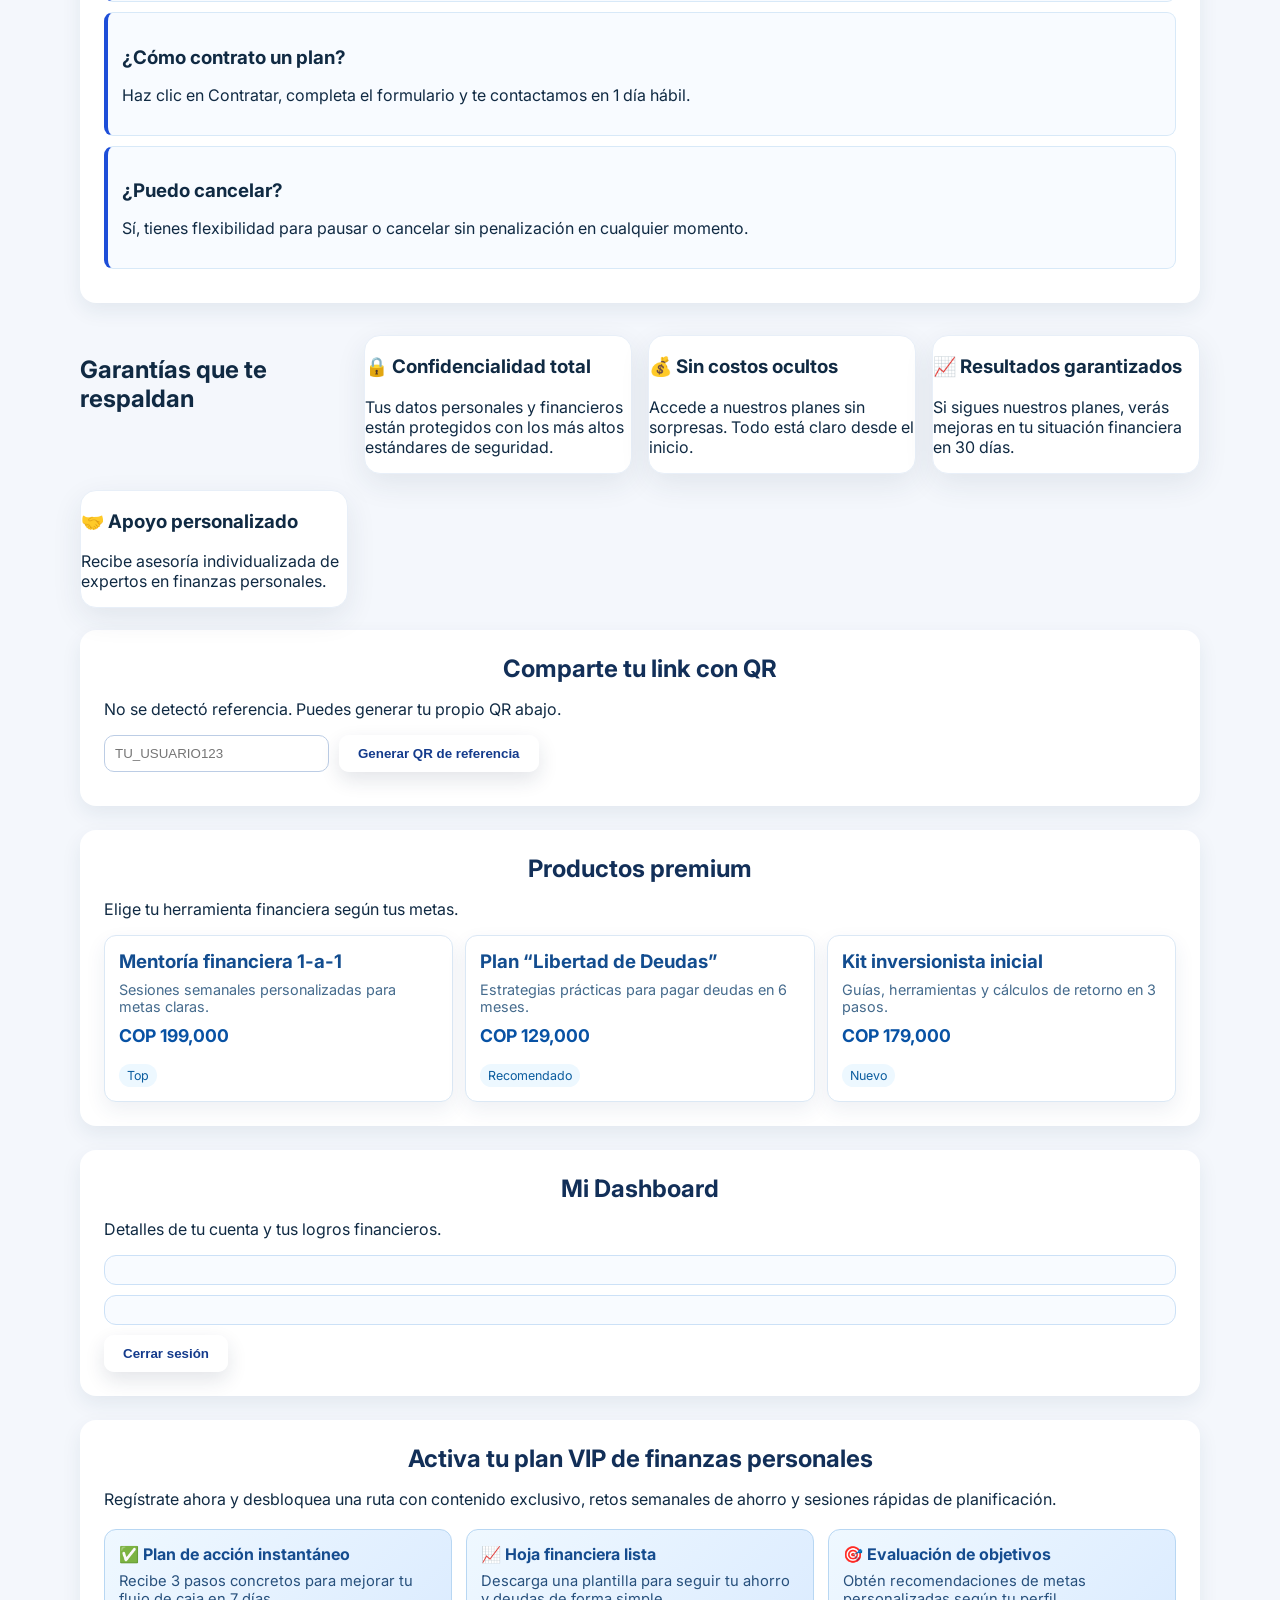
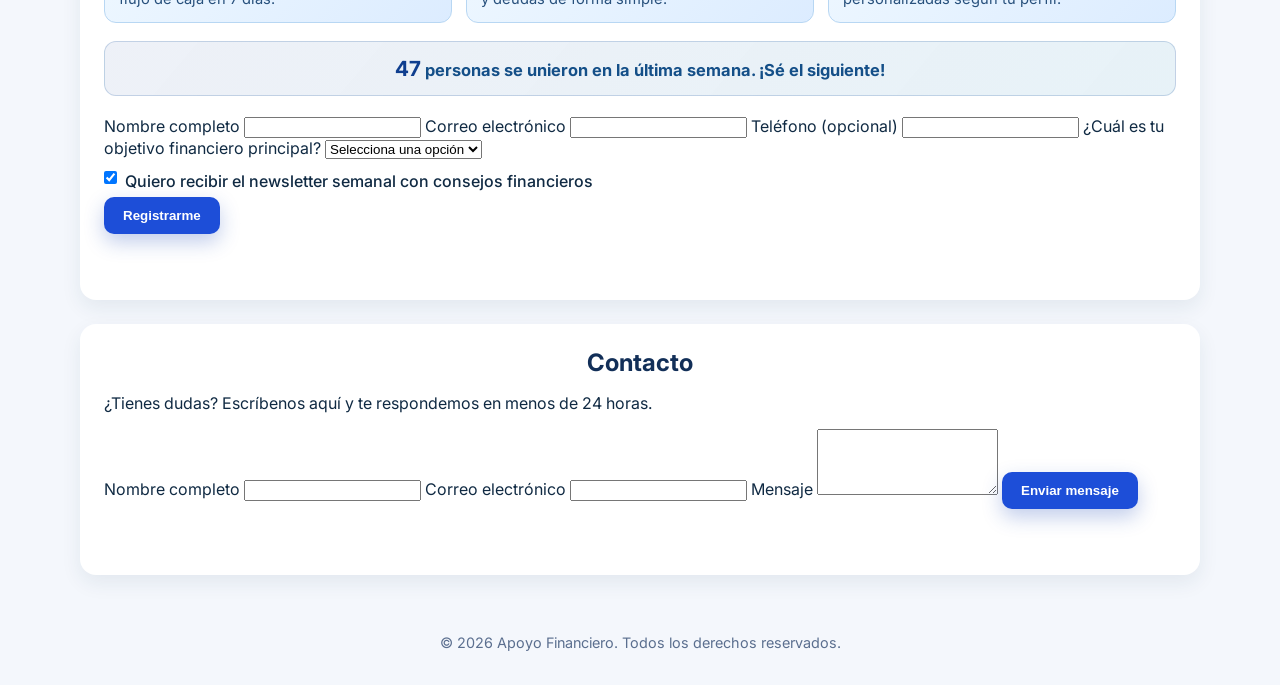
==== commit 9f5b5896: "Reemplazar calculadora con sección de garantías más llamativa" ====
--- a/index.html
+++ b/index.html
@@ -21,7 +21,7 @@
           <li><a href="#beneficios">Beneficios</a></li>
           <li><a href="#testimonios">Testimonios</a></li>
           <li><a href="#faq">FAQ</a></li>
-          <li><a href="#calculadora">Calculadora</a></li>
+          <li><a href="#garantias">Garantías</a></li>
           <li><a href="#registro">Registro</a></li>
           <li><a href="#contacto">Contacto</a></li>
         </ul>
@@ -132,19 +132,24 @@
       </div>
     </section>
 
-    <section id="calculadora" class="form-section">
-      <h2>Calculadora de ahorro mensual</h2>
-      <p>Fija tu meta y el plazo; te diremos cuánto debes ahorrar cada mes.</p>
-      <form id="formulario-ahorro">
-        <label for="meta">Meta (COP)</label>
-        <input type="number" id="meta" name="meta" min="1" required />
-
-        <label for="meses">Plazo (meses)</label>
-        <input type="number" id="meses" name="meses" min="1" required />
-
-        <button type="submit" class="btn btn-primary">Calcular</button>
-      </form>
-      <div id="resultado" class="resultado"></div>
+    <section id="garantias" class="cards-grid section-with-title">
+      <h2>Garantías que te respaldan</h2>
+      <article class="card">
+        <h3>🔒 Confidencialidad total</h3>
+        <p>Tus datos personales y financieros están protegidos con los más altos estándares de seguridad.</p>
+      </article>
+      <article class="card">
+        <h3>💰 Sin costos ocultos</h3>
+        <p>Accede a nuestros planes sin sorpresas. Todo está claro desde el inicio.</p>
+      </article>
+      <article class="card">
+        <h3>📈 Resultados garantizados</h3>
+        <p>Si sigues nuestros planes, verás mejoras en tu situación financiera en 30 días.</p>
+      </article>
+      <article class="card">
+        <h3>🤝 Apoyo personalizado</h3>
+        <p>Recibe asesoría individualizada de expertos en finanzas personales.</p>
+      </article>
     </section>
 
     <section id="referencia" class="form-section">
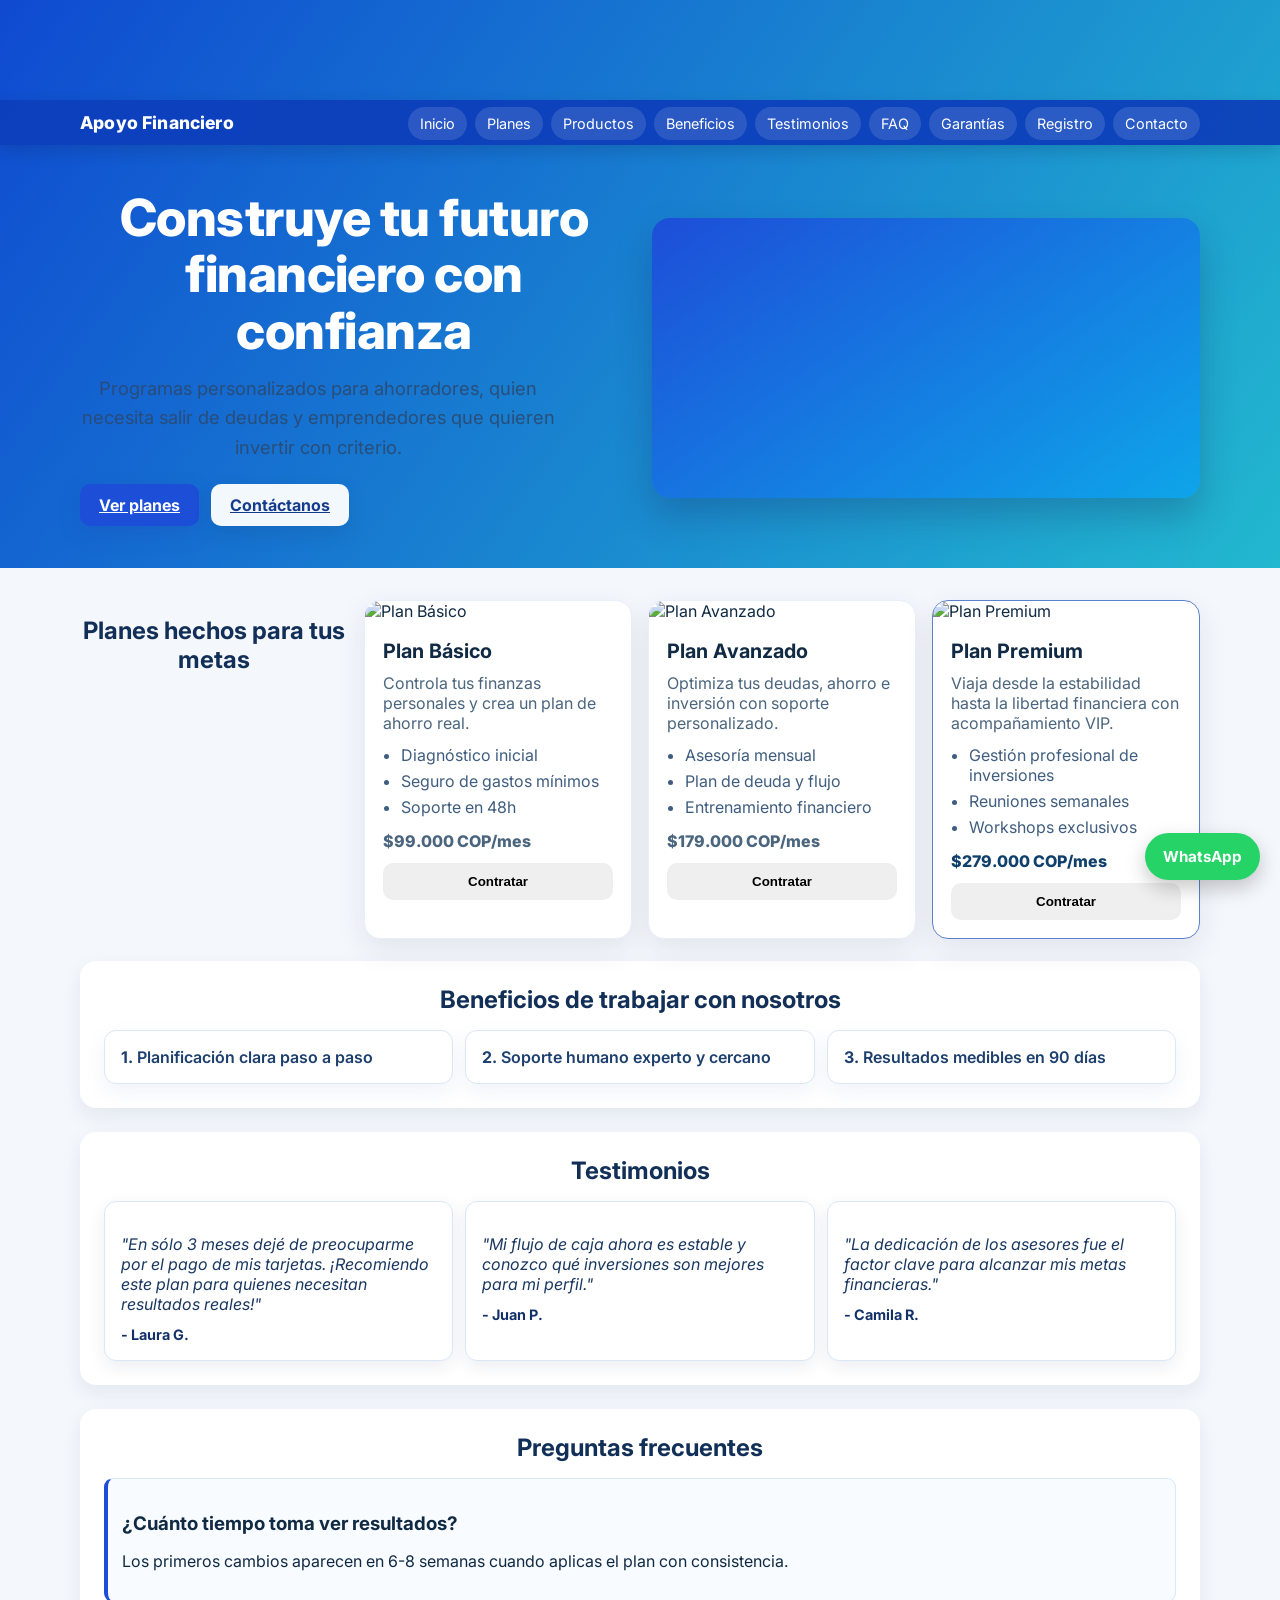
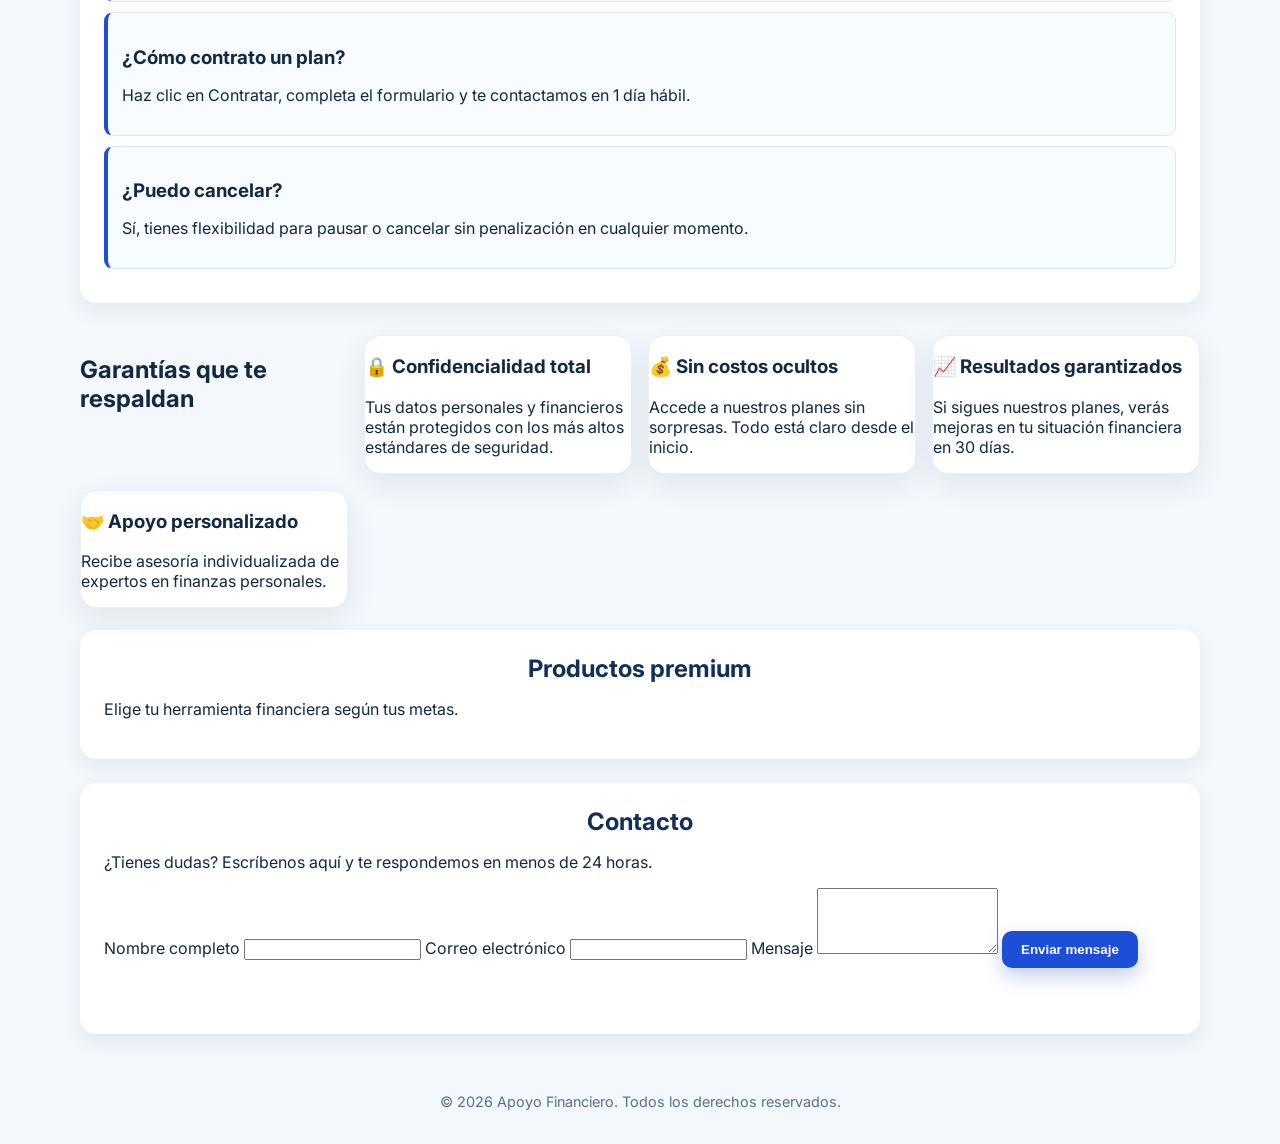
==== commit b5b903a6: "Separar registro, referencia y dashboard en interfaz dedicada registro.html" ====
--- a/index.html
+++ b/index.html
@@ -22,7 +22,7 @@
           <li><a href="#testimonios">Testimonios</a></li>
           <li><a href="#faq">FAQ</a></li>
           <li><a href="#garantias">Garantías</a></li>
-          <li><a href="#registro">Registro</a></li>
+          <li><a href="registro.html">Registro</a></li>
           <li><a href="#contacto">Contacto</a></li>
         </ul>
       </div>
@@ -152,86 +152,10 @@
       </article>
     </section>
 
-    <section id="referencia" class="form-section">
-      <h2>Comparte tu link con QR</h2>
-      <p id="mensaje-referencia">Comparte tu enlace de invitación para que tus amigos lleguen con tu referencia.</p>
-
-      <div class="ref-box">
-        <input id="referencia-code" type="text" placeholder="TU_USUARIO123" value="" />
-        <button id="btn-generar-qr" class="btn btn-secondary">Generar QR de referencia</button>
-      </div>
-
-      <div class="qr-result">
-        <img id="qr-image" src="" alt="QR de referencia" hidden />
-        <a id="qr-enlace" href="#" target="_blank" rel="noopener" hidden></a>
-      </div>
-    </section>
-
     <section id="productos" class="form-section">
       <h2>Productos premium</h2>
       <p>Elige tu herramienta financiera según tus metas.</p>
       <div class="productos-grid" id="productos-grid"></div>
-    </section>
-
-    <section id="dashboard" class="form-section hidden">
-      <h2>Mi Dashboard</h2>
-      <p>Detalles de tu cuenta y tus logros financieros.</p>
-      <div id="user-info" class="dashboard-card"></div>
-      <div id="user-ref" class="dashboard-card"></div>
-      <button id="logout-user-btn" class="btn btn-secondary">Cerrar sesión</button>
-    </section>
-
-    <section id="registro" class="form-section">
-      <h2>Activa tu plan VIP de finanzas personales</h2>
-      <p>Regístrate ahora y desbloquea una ruta con contenido exclusivo, retos semanales de ahorro y sesiones rápidas de planificación.</p>
-
-      <div class="beneficios-rapidos">
-        <article class="beneficio-card">
-          <h3>✅ Plan de acción instantáneo</h3>
-          <p>Recibe 3 pasos concretos para mejorar tu flujo de caja en 7 días.</p>
-        </article>
-        <article class="beneficio-card">
-          <h3>📈 Hoja financiera lista</h3>
-          <p>Descarga una plantilla para seguir tu ahorro y deudas de forma simple.</p>
-        </article>
-        <article class="beneficio-card">
-          <h3>🎯 Evaluación de objetivos</h3>
-          <p>Obtén recomendaciones de metas personalizadas según tu perfil.</p>
-        </article>
-      </div>
-
-      <div class="registro-prueba-social">
-        <p><strong id="contador-registros">47</strong> personas se unieron en la última semana. ¡Sé el siguiente!</p>
-      </div>
-
-      <form id="formulario-registro" action="https://formspree.io/f/YOUR_FORM_ID" method="POST">
-        <label for="reg-nombre">Nombre completo</label>
-        <input type="text" id="reg-nombre" name="nombre" required />
-
-        <label for="reg-email">Correo electrónico</label>
-        <input type="email" id="reg-email" name="email" required />
-
-        <label for="reg-telefono">Teléfono (opcional)</label>
-        <input type="tel" id="reg-telefono" name="telefono" />
-
-        <label for="reg-objetivo">¿Cuál es tu objetivo financiero principal?</label>
-        <select id="reg-objetivo" name="objetivo" required>
-          <option value="">Selecciona una opción</option>
-          <option value="ahorrar">Ahorrar más dinero</option>
-          <option value="deudas">Salir de deudas</option>
-          <option value="invertir">Aprender a invertir</option>
-          <option value="emprender">Emprender un negocio</option>
-          <option value="otro">Otro</option>
-        </select>
-
-        <div class="checkbox-group">
-          <input type="checkbox" id="reg-newsletter" name="newsletter" checked />
-          <label for="reg-newsletter">Quiero recibir el newsletter semanal con consejos financieros</label>
-        </div>
-
-        <button type="submit" class="btn btn-primary">Registrarme</button>
-      </form>
-      <div id="mensaje-registro" class="resultado"></div>
     </section>
 
     <section id="contacto" class="form-section">
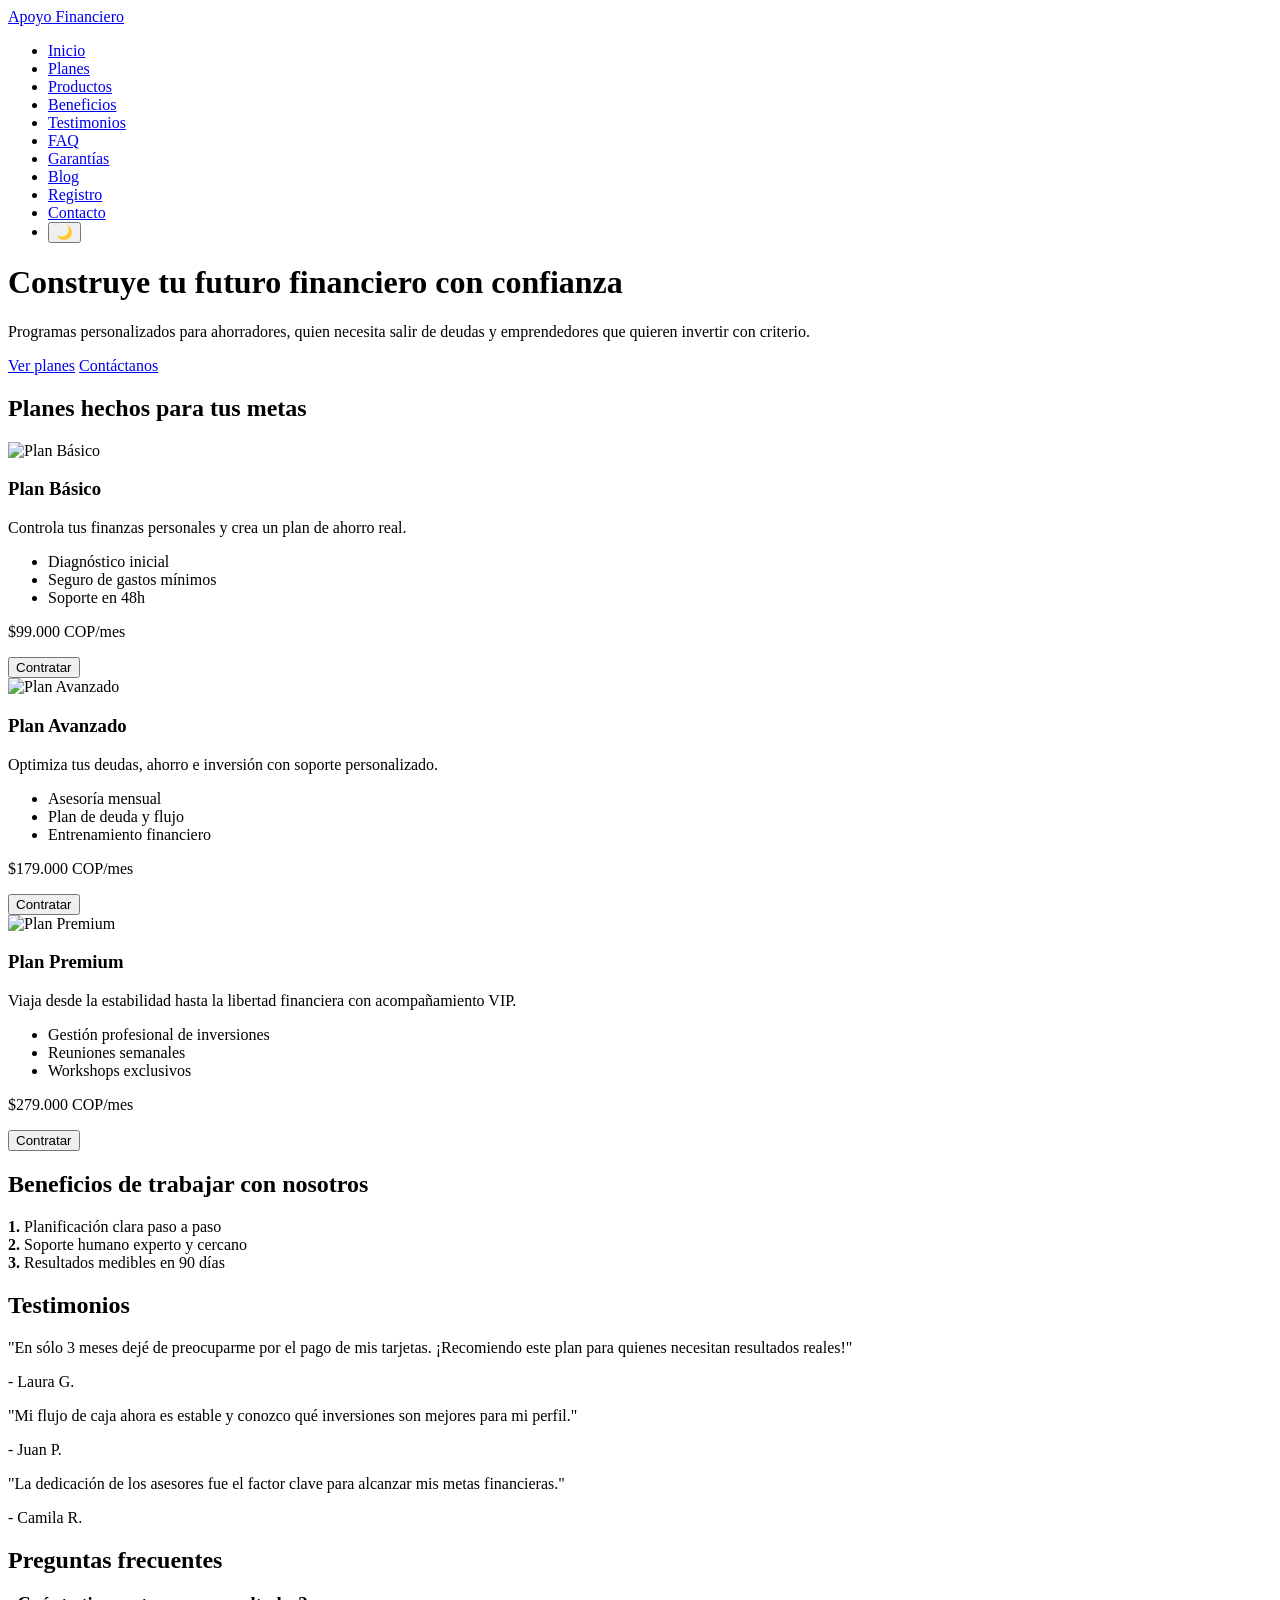
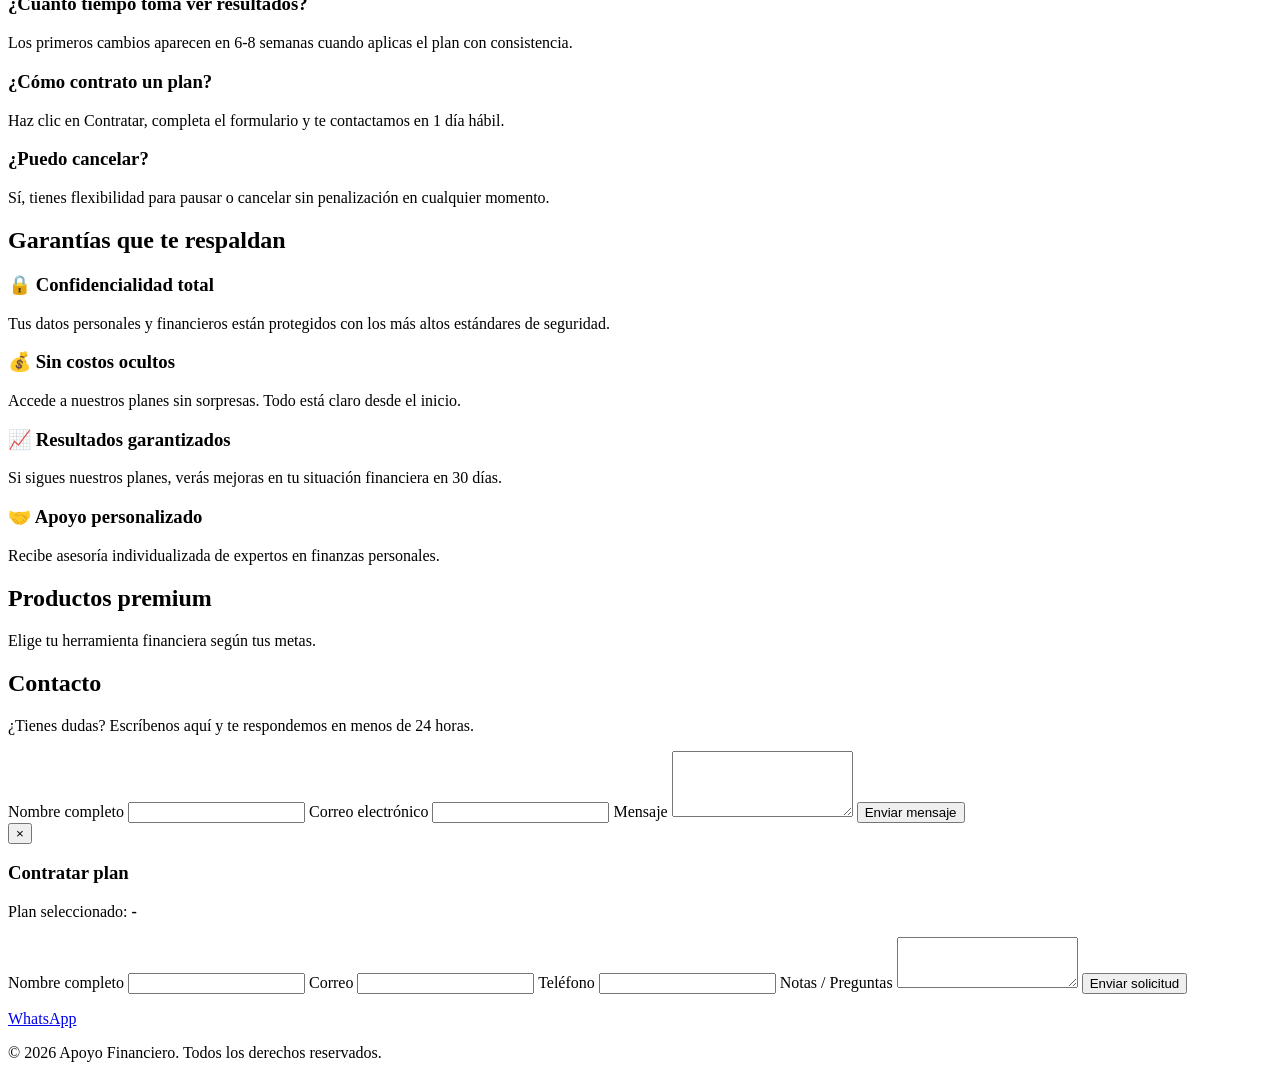
==== commit ea7ef49a: "Implementar mejoras a mediano plazo: PWA, modo oscuro y sección de blog" ====
--- a/index.html
+++ b/index.html
@@ -7,7 +7,7 @@
   <link rel="preconnect" href="https://fonts.googleapis.com" />
   <link rel="preconnect" href="https://fonts.gstatic.com" crossorigin />
   <link href="https://fonts.googleapis.com/css2?family=Inter:wght@400;500;600;700;800&family=Poppins:wght@400;600;700&display=swap" rel="stylesheet" />
-  <link rel="stylesheet" href="styles.css" />
+  <link rel="manifest" href="manifest.json">
 </head>
 <body>
   <header class="site-header" id="top">
@@ -22,8 +22,10 @@
           <li><a href="#testimonios">Testimonios</a></li>
           <li><a href="#faq">FAQ</a></li>
           <li><a href="#garantias">Garantías</a></li>
+          <li><a href="blog.html">Blog</a></li>
           <li><a href="registro.html">Registro</a></li>
           <li><a href="#contacto">Contacto</a></li>
+          <li><button id="theme-toggle" class="theme-btn" aria-label="Cambiar tema">🌙</button></li>
         </ul>
       </div>
     </nav>
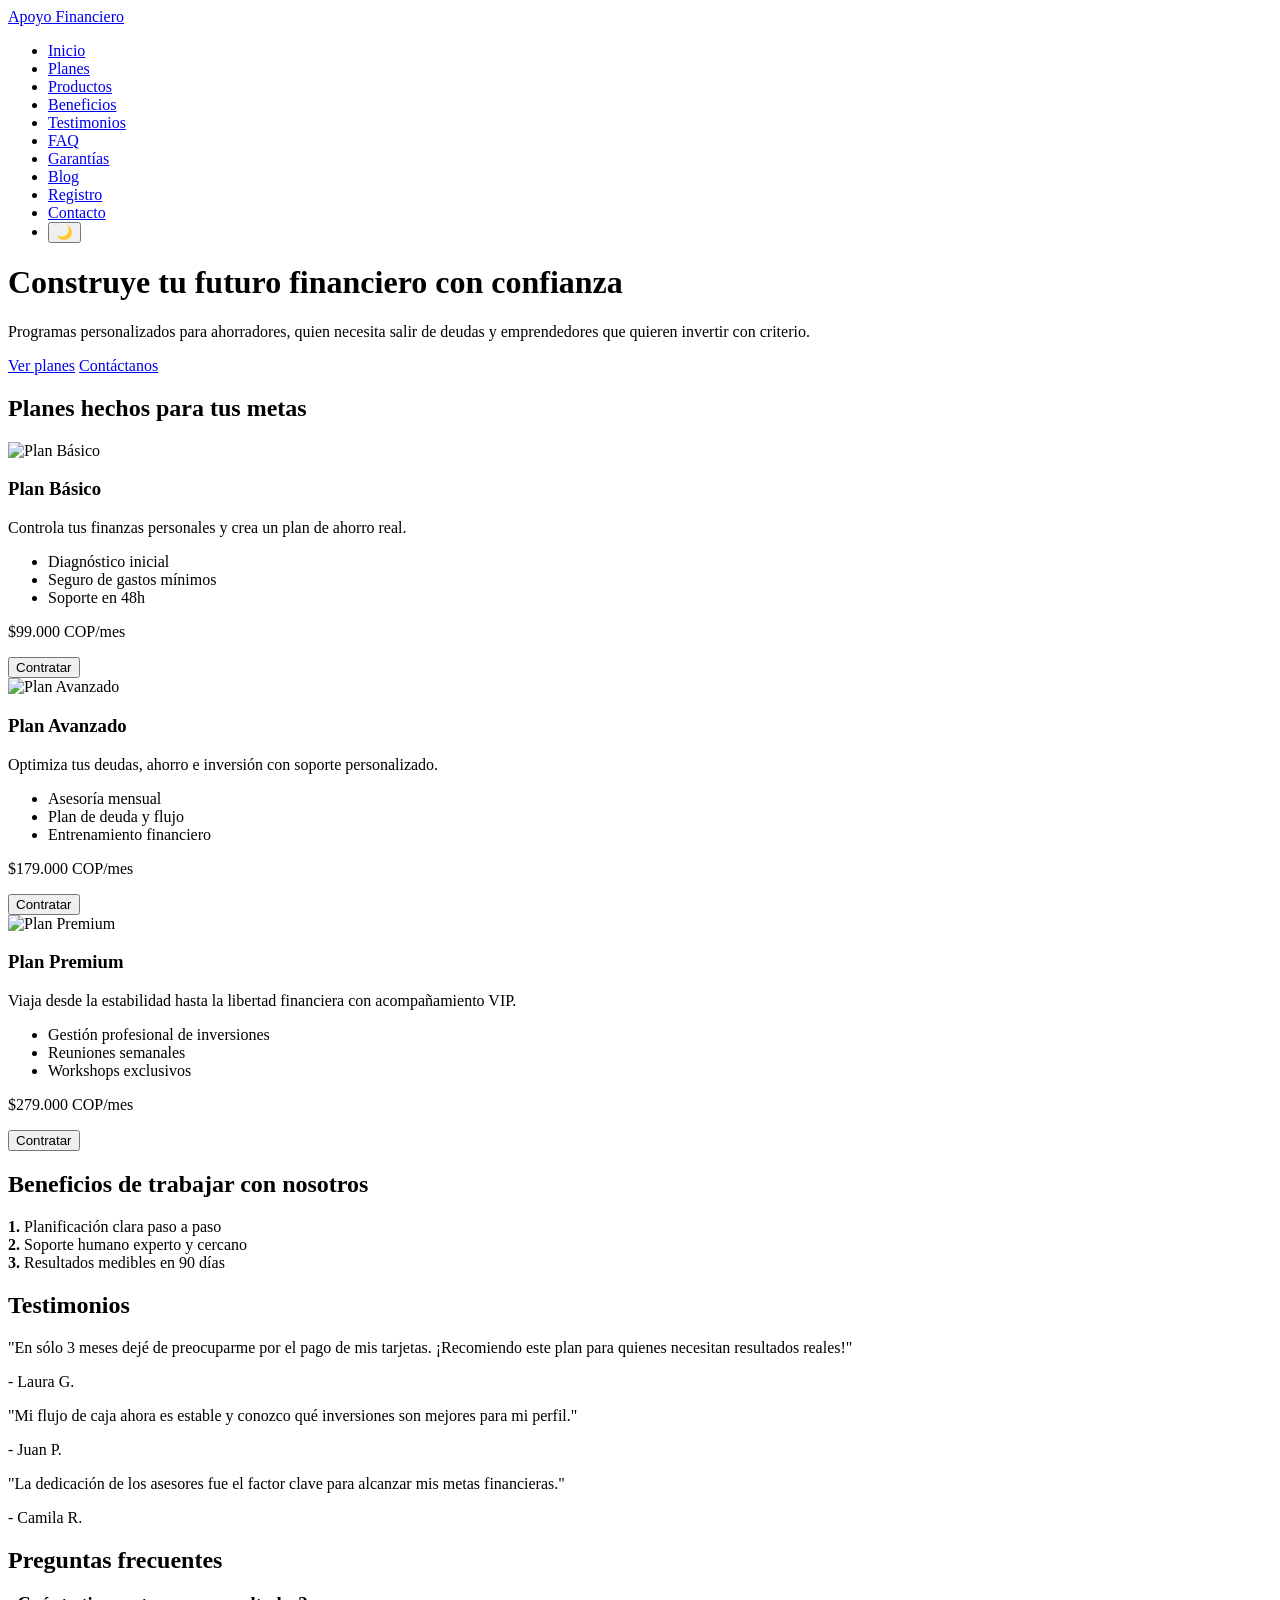
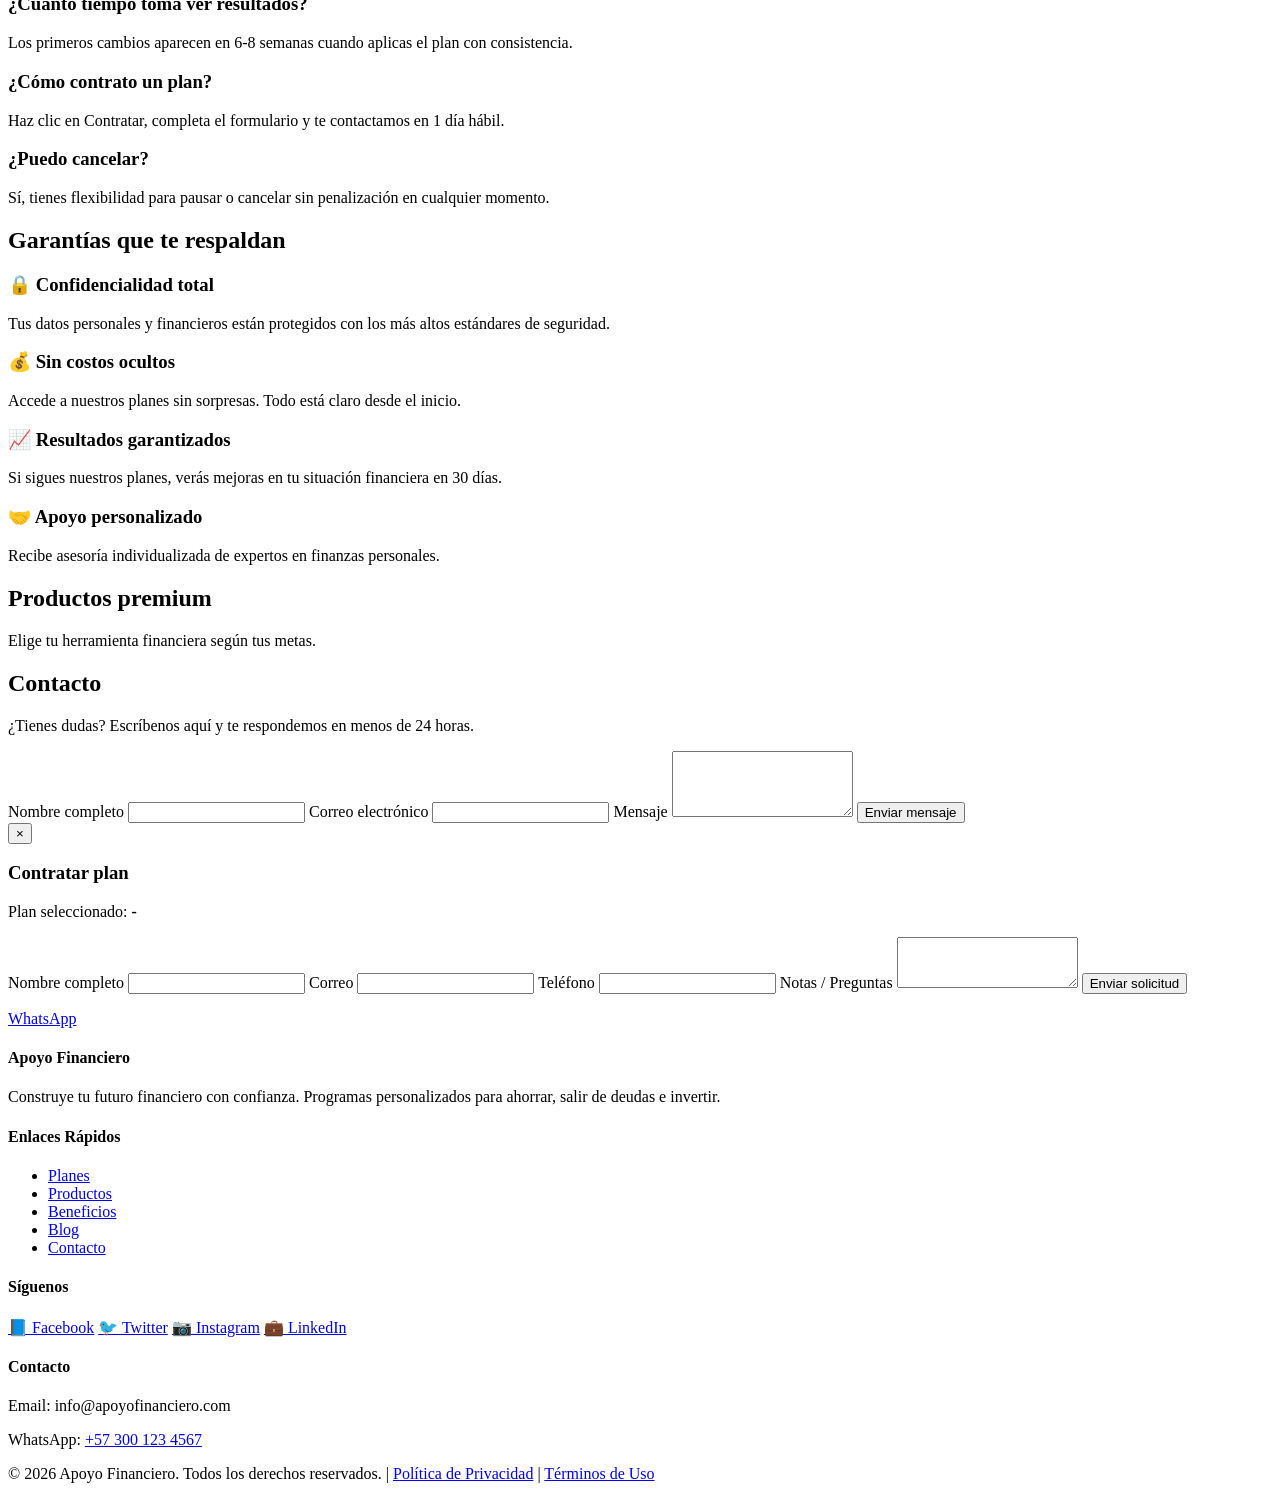
==== commit a5328f04: "Mejorar footer con secciones, enlaces y redes sociales; agregar botones de compartir en blog" ====
--- a/index.html
+++ b/index.html
@@ -1,9 +1,14 @@
 ﻿<!DOCTYPE html>
 <html lang="es">
 <head>
-  <meta charset="UTF-8" />
-  <meta name="viewport" content="width=device-width, initial-scale=1.0" />
-  <title>Apoyo Financiero</title>
+  <meta name="description" content="Programa de apoyo financiero personalizado para ahorrar, salir de deudas e invertir con criterio. Regístrate y accede a contenido exclusivo.">
+  <meta name="keywords" content="finanzas personales, ahorro, deudas, inversiones, apoyo financiero">
+  <meta name="author" content="Apoyo Financiero">
+  <meta property="og:title" content="Apoyo Financiero - Construye tu futuro financiero">
+  <meta property="og:description" content="Programas personalizados para ahorradores, quienes necesitan salir de deudas y emprendedores.">
+  <meta property="og:image" content="https://Jose061125.github.io/apoyo-financiero-web/icon-512.png">
+  <meta property="og:url" content="https://Jose061125.github.io/apoyo-financiero-web/">
+  <meta name="twitter:card" content="summary_large_image">
   <link rel="preconnect" href="https://fonts.googleapis.com" />
   <link rel="preconnect" href="https://fonts.gstatic.com" crossorigin />
   <link href="https://fonts.googleapis.com/css2?family=Inter:wght@400;500;600;700;800&family=Poppins:wght@400;600;700&display=swap" rel="stylesheet" />
@@ -207,9 +212,45 @@
   <a href="https://wa.me/573001234567?text=Hola%20Quiero%20informacion%20sobre%20los%20planes" class="whatsapp-btn" target="_blank" rel="noopener noreferrer" aria-label="WhatsApp">WhatsApp</a>
 
   <footer class="site-footer">
-    <p>&copy; 2026 Apoyo Financiero. Todos los derechos reservados.</p>
+    <div class="container footer-content">
+      <div class="footer-section">
+        <h4>Apoyo Financiero</h4>
+        <p>Construye tu futuro financiero con confianza. Programas personalizados para ahorrar, salir de deudas e invertir.</p>
+      </div>
+      <div class="footer-section">
+        <h4>Enlaces Rápidos</h4>
+        <ul>
+          <li><a href="#planes">Planes</a></li>
+          <li><a href="#productos">Productos</a></li>
+          <li><a href="#beneficios">Beneficios</a></li>
+          <li><a href="blog.html">Blog</a></li>
+          <li><a href="#contacto">Contacto</a></li>
+        </ul>
+      </div>
+      <div class="footer-section">
+        <h4>Síguenos</h4>
+        <div class="social-links">
+          <a href="https://facebook.com/apoyofinanciero" target="_blank" rel="noopener" aria-label="Facebook">📘 Facebook</a>
+          <a href="https://twitter.com/apoyofinanciero" target="_blank" rel="noopener" aria-label="Twitter">🐦 Twitter</a>
+          <a href="https://instagram.com/apoyofinanciero" target="_blank" rel="noopener" aria-label="Instagram">📷 Instagram</a>
+          <a href="https://linkedin.com/company/apoyofinanciero" target="_blank" rel="noopener" aria-label="LinkedIn">💼 LinkedIn</a>
+        </div>
+      </div>
+      <div class="footer-section">
+        <h4>Contacto</h4>
+        <p>Email: info@apoyofinanciero.com</p>
+        <p>WhatsApp: <a href="https://wa.me/573001234567" target="_blank" rel="noopener">+57 300 123 4567</a></p>
+      </div>
+    </div>
+    <div class="footer-bottom">
+      <p>&copy; 2026 Apoyo Financiero. Todos los derechos reservados. | <a href="#">Política de Privacidad</a> | <a href="#">Términos de Uso</a></p>
+    </div>
   </footer>
 
-  <script src="script.js"></script>
-</body>
-</html>
+  <script async src="https://www.googletagmanager.com/gtag/js?id=GA_MEASUREMENT_ID"></script>
+  <script>
+    window.dataLayer = window.dataLayer || [];
+    function gtag(){dataLayer.push(arguments);}
+    gtag('js', new Date());
+    gtag('config', 'GA_MEASUREMENT_ID');
+  </script>
